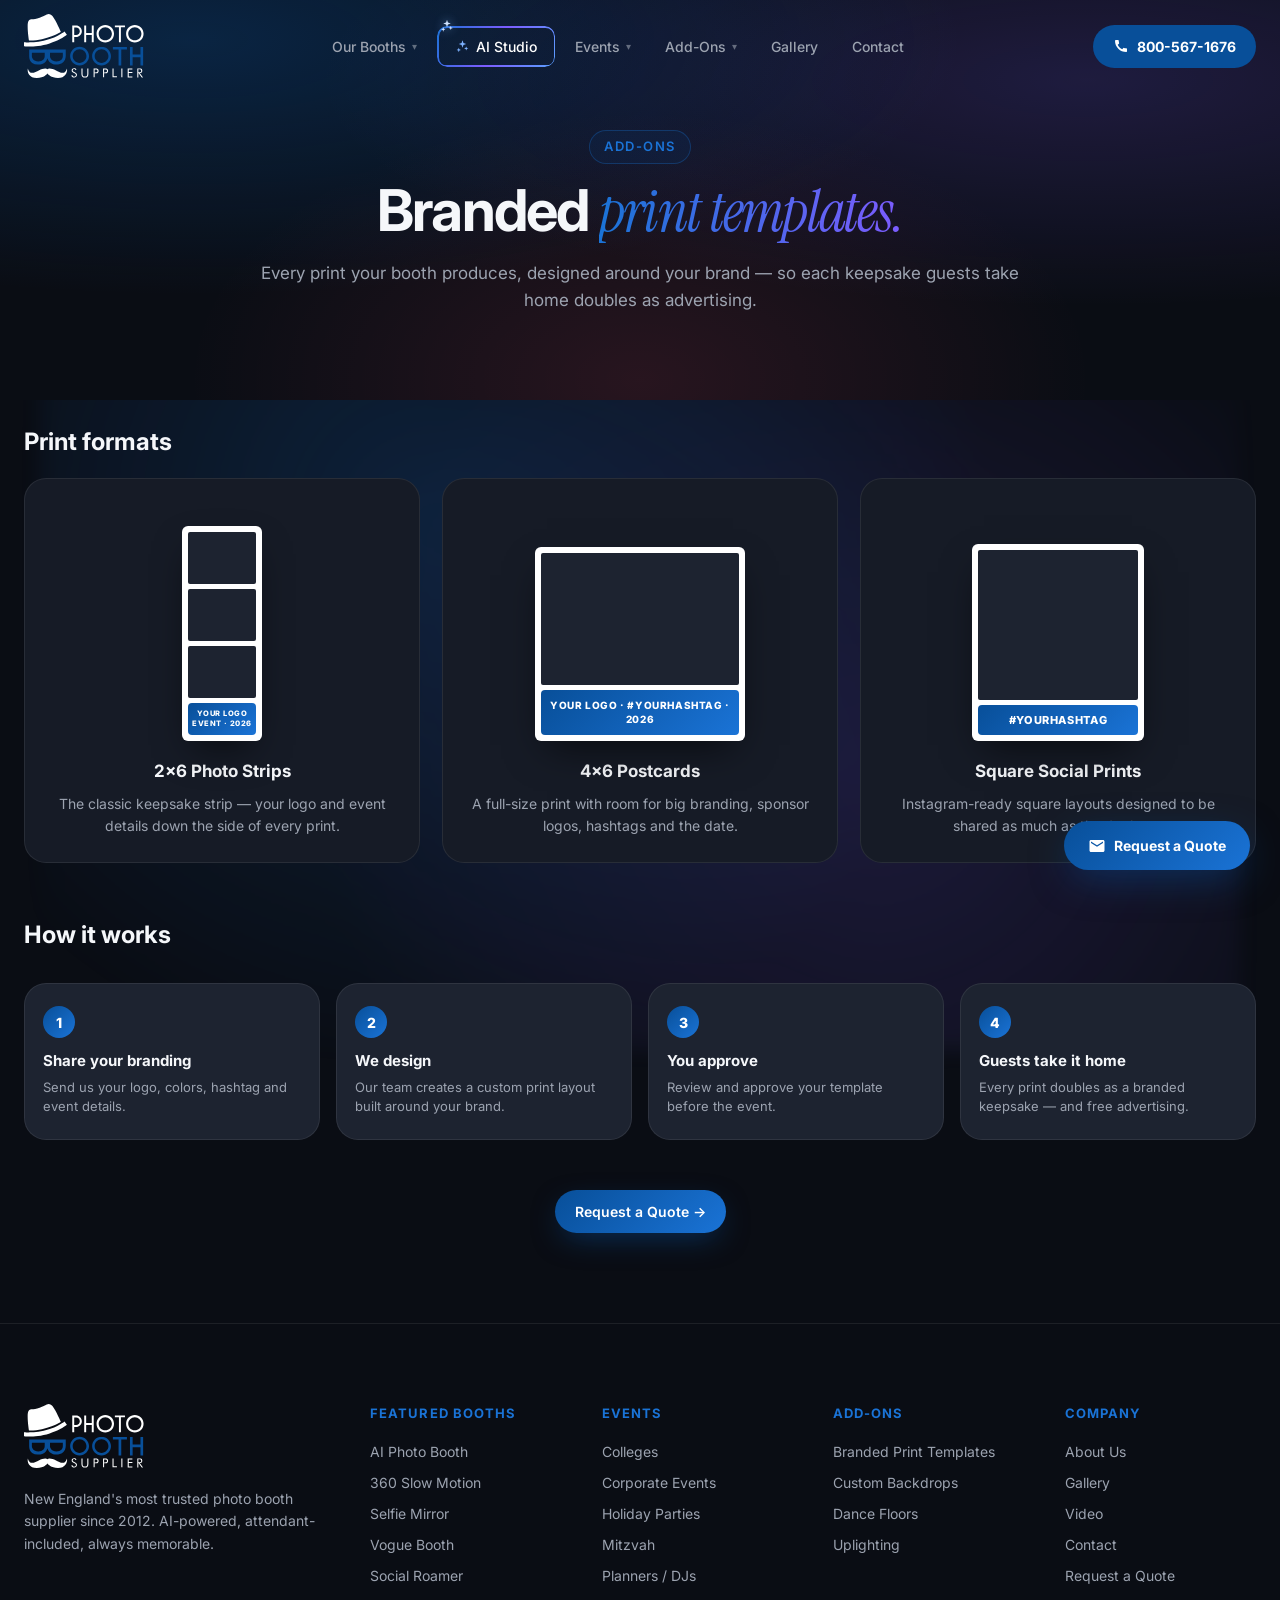
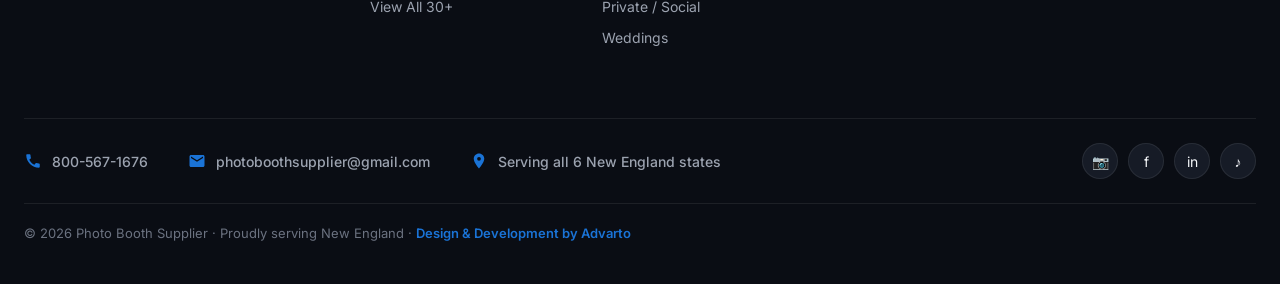
==== branded-print-templates/index.html @ 6894ab66 "update" ====
<!DOCTYPE html>
<html lang="en">
<head>
<meta charset="UTF-8" />
<meta name="viewport" content="width=device-width, initial-scale=1.0" />
<title>Branded Print Templates — Custom Photo Booth Prints | Photo Booth Supplier</title>
<meta name="description" content="Custom-designed branded print templates for your photo booth — your logo, colors, hashtag and event details on every 2x6 strip, 4x6 postcard or square social print." />
<link rel="canonical" href="https://www.photoboothsupplier.com/branded-print-templates/">
<link rel="preconnect" href="https://fonts.googleapis.com">
<link rel="preconnect" href="https://fonts.gstatic.com" crossorigin>
<link href="https://fonts.googleapis.com/css2?family=Instrument+Serif:ital@0;1&family=Inter:wght@300;400;500;600;700;800;900&display=swap" rel="stylesheet">
<link rel="stylesheet" href="../css/styles.css">
</head>
<body class="page-print">

<div data-include="../includes/header.html"></div>

<header class="hero addon-hero">
  <div class="container">
    <div class="section-head">
      <span class="eyebrow">Add-Ons</span>
      <h2 class="section-title">Branded <span class="serif">print templates.</span></h2>
      <p class="section-sub">Every print your booth produces, designed around your brand — so each keepsake guests take home doubles as advertising.</p>
    </div>
  </div>
</header>

<section class="addon-section">
  <div class="container">
    <h3 class="section-title" style="font-size:24px;margin-bottom:18px">Print formats</h3>
    <div class="fmt-grid">
      <div class="fmt-card">
        <div class="fmt-stage">
          <div class="print3d"><div class="print print-strip">
            <div class="pframe"><img class="pslide" style="animation-delay:0s" src="https://images.unsplash.com/photo-1530103862676-de8c9debad1d?auto=format&fit=crop&w=320&q=80" alt="" loading="lazy"><img class="pslide" style="animation-delay:-3.5s" src="https://images.unsplash.com/photo-1609220136736-443140cffec6?auto=format&fit=crop&w=320&q=80" alt="" loading="lazy"></div>
            <div class="pframe"><img class="pslide" style="animation-delay:-1.2s" src="https://images.unsplash.com/photo-1493676304819-0d7a8d026dcf?auto=format&fit=crop&w=320&q=80" alt="" loading="lazy"><img class="pslide" style="animation-delay:-4.7s" src="https://images.unsplash.com/photo-1607013251379-e6eecfffe234?auto=format&fit=crop&w=320&q=80" alt="" loading="lazy"></div>
            <div class="pframe"><img class="pslide" style="animation-delay:-2.4s" src="https://images.unsplash.com/photo-1540575467063-178a50c2df87?auto=format&fit=crop&w=320&q=80" alt="" loading="lazy"><img class="pslide" style="animation-delay:-5.9s" src="https://images.unsplash.com/photo-1543589077-47d81606c1bf?auto=format&fit=crop&w=320&q=80" alt="" loading="lazy"></div>
            <div class="brand">Your Logo<br>Event &middot; 2026</div>
          </div></div>
        </div>
        <h3>2&times;6 Photo Strips</h3>
        <p>The classic keepsake strip &mdash; your logo and event details down the side of every print.</p>
      </div>
      <div class="fmt-card">
        <div class="fmt-stage">
          <div class="print3d"><div class="print print-card">
            <div class="pframe"><img class="pslide" style="animation-delay:-0.6s" src="https://images.unsplash.com/photo-1519741497674-611481863552?auto=format&fit=crop&w=640&q=80" alt="" loading="lazy"><img class="pslide" style="animation-delay:-4.1s" src="https://images.unsplash.com/photo-1530103862676-de8c9debad1d?auto=format&fit=crop&w=640&q=80" alt="" loading="lazy"></div>
            <div class="brand">Your Logo &middot; #YourHashtag &middot; 2026</div>
          </div></div>
        </div>
        <h3>4&times;6 Postcards</h3>
        <p>A full-size print with room for big branding, sponsor logos, hashtags and the date.</p>
      </div>
      <div class="fmt-card">
        <div class="fmt-stage">
          <div class="print3d"><div class="print print-square">
            <div class="pframe"><img class="pslide" style="animation-delay:-1.8s" src="https://images.unsplash.com/photo-1543589077-47d81606c1bf?auto=format&fit=crop&w=520&q=80" alt="" loading="lazy"><img class="pslide" style="animation-delay:-5.3s" src="https://images.unsplash.com/photo-1607013251379-e6eecfffe234?auto=format&fit=crop&w=520&q=80" alt="" loading="lazy"></div>
            <div class="brand">#YourHashtag</div>
          </div></div>
        </div>
        <h3>Square Social Prints</h3>
        <p>Instagram-ready square layouts designed to be shared as much as they're kept.</p>
      </div>
    </div>
    <h3 class="section-title" style="font-size:24px;margin:54px 0 0">How it works</h3>
    <div class="step-row">
      <div class="step-item"><h4>Share your branding</h4><p>Send us your logo, colors, hashtag and event details.</p></div>
      <div class="step-item"><h4>We design</h4><p>Our team creates a custom print layout built around your brand.</p></div>
      <div class="step-item"><h4>You approve</h4><p>Review and approve your template before the event.</p></div>
      <div class="step-item"><h4>Guests take it home</h4><p>Every print doubles as a branded keepsake — and free advertising.</p></div>
    </div>
    <div class="addon-cta">
      <a href="../index.html#contact" class="btn btn-primary">Request a Quote →</a>
    </div>
  </div>
</section>

<div data-include="../includes/footer.html"></div>

<script>window.SITE_BASE='../';</script>
<script src="../js/includes.js"></script>
<script src="../js/main.js"></script>
</body>
</html>
---- css/styles.css ----
/* ===================================================================
   PHOTO BOOTH SUPPLIER — Main Stylesheet
   Brand color: #084f99 (Photo Booth Blue)
   =================================================================== */

:root{
  /* Brand Colors */
  --brand-blue:#084f99;
  --brand-blue-light:#1a73d6;
  --brand-blue-dark:#063a73;
  --brand-black:#040708;

  /* Theme */
  --bg:#0a0d14;
  --bg-2:#10141d;
  --surface:#161b26;
  --surface-2:#1d2330;
  --border:rgba(255,255,255,0.08);
  --border-2:rgba(255,255,255,0.14);
  --text:#f5f7fa;
  --text-2:#9ca3b0;
  --text-3:#6b7280;

  /* Accents */
  --accent:#ff4d6d;
  --accent-2:#7c5cff;
  --accent-3:#00e0c7;
  --accent-4:#ffd166;

  --gradient-brand:linear-gradient(135deg,#084f99 0%,#1a73d6 100%);
  --gradient-ai:linear-gradient(135deg,#084f99 0%,#1a73d6 100%);
  --gradient-mesh:radial-gradient(at 15% 10%,rgba(8,79,153,0.35) 0,transparent 50%),
                  radial-gradient(at 85% 20%,rgba(124,92,255,0.18) 0,transparent 50%),
                  radial-gradient(at 50% 95%,rgba(255,77,109,0.12) 0,transparent 50%);

  --radius-sm:14px;
  --radius:22px;
  --radius-lg:32px;
  --shadow:0 20px 60px -10px rgba(0,0,0,0.5);
}

*{margin:0;padding:0;box-sizing:border-box}
html{scroll-behavior:smooth}
body{font-family:'Inter',sans-serif;background:var(--bg);color:var(--text);overflow-x:hidden;-webkit-font-smoothing:antialiased;line-height:1.5}
.serif{font-family:'Instrument Serif',Georgia,serif;font-style:italic;font-weight:400}
a{color:inherit;text-decoration:none}
img,svg{max-width:100%;display:block}
.container{max-width:1320px;margin:0 auto;padding:0 24px}

/* ====== NAV ====== */
.nav{
  position:fixed;top:0;left:0;right:0;z-index:100;
  padding:14px 0;
  background:transparent;
  border-bottom:1px solid transparent;
  transition:background .35s ease,border-color .35s ease;
}
.nav.scrolled{
  background:rgba(12,16,24,0.94);
  border-bottom:1px solid var(--border);
}
.nav-inner{display:flex;align-items:center;justify-content:space-between;gap:24px}
.logo-wrap{display:flex;align-items:center;height:64px;overflow:visible}
.logo-wrap svg{height:64px;width:auto}
/* logo colors come from the SVG's own fills (.st1=white, .st0=blue 'BOOTH') */

.nav-links{display:flex;gap:6px;align-items:center}
.nav-links > li{position:relative;list-style:none}
.nav-links > li > a{
  color:var(--text-2);font-size:14px;font-weight:500;
  padding:10px 14px;border-radius:10px;
  display:inline-flex;align-items:center;gap:6px;
  transition:all .2s;
}
.nav-links > li > a:not(.ai-link):hover{
  color:#fff;background:rgba(26,115,214,0.16);
  box-shadow:inset 0 0 0 1px rgba(26,115,214,0.35);
}
/* AI Studio — outlined gradient button with an orbiting magical star */
.nav-links .ai-link{
  position:relative;overflow:visible;color:#fff;background:transparent;
  padding:10px 18px;border-radius:10px;
  animation:aiPulse 6s ease-in-out infinite;
}
.nav-links .ai-link:hover{background:rgba(26,115,214,0.16)}
.ai-icon{width:15px;height:15px;fill:#7eb2ff;flex-shrink:0}
.ai-border{
  position:absolute;inset:0;border-radius:inherit;padding:1.5px;pointer-events:none;
  background:linear-gradient(120deg,#1a73d6,#7c5cff,#5aa0ff);
  -webkit-mask:linear-gradient(#000 0 0) content-box,linear-gradient(#000 0 0);
          mask:linear-gradient(#000 0 0) content-box,linear-gradient(#000 0 0);
  -webkit-mask-composite:xor;mask-composite:exclude;
}
.ai-orbit{display:none}
@supports (offset-path: inset(0 round 10px)){
  .ai-orbit{
    display:block;position:absolute;left:0;top:0;width:15px;height:15px;pointer-events:none;
    offset-path:inset(0 round 10px);offset-distance:0%;offset-rotate:0deg;offset-anchor:50% 50%;
    animation:aiOrbit 6s linear infinite;
    filter:drop-shadow(0 0 5px rgba(120,180,255,0.95));
  }
}
.ai-orbit svg{width:100%;height:100%;fill:#cfe3ff}
@keyframes aiOrbit{to{offset-distance:100%}}
@keyframes aiPulse{
  0%,88%{transform:scale(1);box-shadow:0 0 0 0 rgba(120,180,255,0)}
  94%{transform:scale(1.04);box-shadow:0 0 20px 2px rgba(120,180,255,0.55)}
  100%{transform:scale(1);box-shadow:0 0 0 0 rgba(120,180,255,0)}
}
@media (prefers-reduced-motion:reduce){
  .nav-links .ai-link{animation:none}
  .ai-orbit{display:none}
}
.caret{font-size:10px;opacity:0.6;transition:transform .25s ease,color .2s ease}
/* Active parent link while its dropdown is open — shows which menu is open */
.nav-links > li:has(.dropdown-panel):hover > a{
  color:#fff;background:rgba(26,115,214,0.16);
  box-shadow:inset 0 0 0 1px rgba(26,115,214,0.35);
}
.nav-links > li:has(.dropdown-panel):hover > a .caret{
  transform:rotate(180deg);color:var(--brand-blue-light);opacity:1;
}

.dropdown-panel{
  position:absolute;top:calc(100% + 12px);left:50%;transform:translateX(-50%) translateY(8px);
  background:var(--surface);border:1px solid var(--border-2);
  border-radius:var(--radius);padding:24px;
  box-shadow:var(--shadow);
  opacity:0;visibility:hidden;transition:all .25s;
  min-width:280px;
}
.nav-links > li:hover .dropdown-panel{opacity:1;visibility:visible;transform:translateX(-50%) translateY(0)}
.dropdown-mega{
  position:fixed;top:78px;left:50%;
  transform:translateX(-50%) translateY(8px);
  width:min(1116px,calc(100vw - 40px));
  padding:28px 30px;
  background:linear-gradient(180deg,var(--surface) 0%,var(--bg-2) 100%);
  border:1px solid var(--border-2);
  border-radius:var(--radius-lg);
  box-shadow:0 30px 80px -10px rgba(0,0,0,0.6),0 0 0 1px rgba(26,115,214,0.05);
  display:grid;grid-template-columns:repeat(3,1fr) 0.9fr;gap:0;
}
.nav-links > li:hover .dropdown-mega{transform:translateX(-50%) translateY(0)}
.nav-links > li:has(.dropdown-mega)::after{
  content:"";position:absolute;left:0;right:0;top:100%;height:18px;
}
.dropdown-mega-col{padding:0 12px}
.dropdown-mega-col + .dropdown-mega-col{
  border-left:1px solid var(--border);
}
.dropdown-mega-col h6{
  position:relative;
  font-size:10.5px;font-weight:800;text-transform:uppercase;
  letter-spacing:0.12em;color:var(--brand-blue-light);
  margin-bottom:14px;padding-left:14px;
  display:flex;align-items:center;gap:10px;
}
.dropdown-mega-col h6::before{
  content:"";position:absolute;left:0;top:50%;transform:translateY(-50%);
  width:4px;height:14px;border-radius:2px;
  background:var(--gradient-brand);
}
.dropdown-mega-col h6 + h6,
.dropdown-mega-col a + h6{margin-top:24px}
.dropdown-mega-col a{
  display:flex;align-items:center;gap:7px;
  padding:6px 10px;margin:1px 0;
  font-size:13px;color:var(--text-2);white-space:nowrap;
  border-radius:8px;
  transition:all .18s ease;
}
.dropdown-mega-col a::before{
  content:"";width:0;height:1px;background:var(--brand-blue-light);
  transition:width .25s ease;
}
.dropdown-mega-col a:hover{
  color:var(--text);background:rgba(26,115,214,0.08);
  transform:translateX(2px);
}
.dropdown-mega-col a:hover::before{width:8px}

/* ====== Mega-menu cascade entrance ====== */
.dropdown-mega-col,.dropdown-mega-feature{
  opacity:0;transform:translateY(10px);
  transition:opacity .4s ease,transform .4s ease;
}
.nav-links > li:hover .dropdown-mega-col,
.nav-links > li:hover .dropdown-mega-feature{opacity:1;transform:translateY(0)}
.nav-links > li:hover .dropdown-mega-col:nth-child(1){transition-delay:.05s}
.nav-links > li:hover .dropdown-mega-col:nth-child(2){transition-delay:.10s}
.nav-links > li:hover .dropdown-mega-col:nth-child(3){transition-delay:.15s}
.nav-links > li:hover .dropdown-mega-col:nth-child(4){transition-delay:.20s}
.nav-links > li:hover .dropdown-mega-feature{transition-delay:.25s}

/* Featured booth callout — live preview pane */
@property --feat-angle{syntax:"<angle>";inherits:false;initial-value:0deg;}
.dropdown-mega-feature{
  position:relative;z-index:0;
  border-radius:var(--radius);
  background:linear-gradient(160deg,rgba(8,79,153,0.42) 0%,rgba(124,92,255,0.38) 100%);
  border:1px solid rgba(26,115,214,0.3);
  padding:16px 16px 18px;margin-left:20px;
  display:flex;flex-direction:column;
  min-height:240px;overflow:visible;
}
/* rotating blurred glow halo (flagship only) */
.feat-glow{
  position:absolute;inset:-2px;border-radius:inherit;z-index:-1;
  background:conic-gradient(from var(--feat-angle),#1a73d6,#7c5cff,#5aa0ff,#1a73d6);
  filter:blur(9px);opacity:0;transition:opacity .35s ease;
}
.dropdown-mega-feature.is-flagship .feat-glow{opacity:.55;animation:featSpin 4.5s linear infinite}
@keyframes featSpin{to{--feat-angle:360deg}}
/* live preview image */
.feat-media{
  position:relative;display:block;width:100%;aspect-ratio:16/10;
  border-radius:14px;overflow:hidden;margin-bottom:13px;flex:0 0 auto;
  background:rgba(0,0,0,0.28);
}
.feat-media img{
  position:absolute;inset:0;width:100%;height:100%;object-fit:cover;
  transition:opacity .3s ease,transform .6s ease;
}
.dropdown-mega-feature:hover .feat-media img{transform:scale(1.05)}
.feat-tag{
  display:inline-flex;align-items:center;gap:7px;
  background:rgba(255,255,255,0.15);backdrop-filter:blur(10px);
  color:#fff;padding:4px 10px;border-radius:999px;
  font-size:10px;font-weight:700;letter-spacing:0.08em;text-transform:uppercase;
  width:fit-content;margin-bottom:10px;
}
.feat-dot{
  width:7px;height:7px;border-radius:50%;background:#5aa0ff;
  animation:featDot 1.8s ease-out infinite;
}
.dropdown-mega-feature:not(.is-flagship) .feat-dot{display:none}
@keyframes featDot{
  0%{box-shadow:0 0 0 0 rgba(90,160,255,0.7)}
  70%{box-shadow:0 0 0 7px rgba(90,160,255,0)}
  100%{box-shadow:0 0 0 0 rgba(90,160,255,0)}
}
.dropdown-mega-feature h5{
  font-size:17px;font-weight:700;color:#fff;line-height:1.2;
  margin-bottom:6px;letter-spacing:-0.01em;
}
.dropdown-mega-feature p{
  font-size:12.5px;color:rgba(255,255,255,0.85);line-height:1.5;
  margin-bottom:12px;
}
.dropdown-mega-feature .feat-cta{
  display:inline-flex;align-items:center;gap:6px;margin-top:auto;
  font-size:13px;font-weight:700;color:#fff;transition:gap .2s;
}
.dropdown-mega-feature:hover .feat-cta{gap:10px}
.dropdown-simple a{
  display:block;padding:8px 12px;border-radius:8px;
  font-size:14px;color:var(--text-2);transition:all .15s;white-space:nowrap;
}
.dropdown-simple a:hover{background:rgba(255,255,255,0.05);color:var(--text)}

/* ====== BUTTONS ====== */
.nav-cta{display:flex;gap:10px;align-items:center}
.btn{
  display:inline-flex;align-items:center;gap:8px;
  padding:11px 20px;border-radius:999px;
  font-weight:600;font-size:14px;
  border:1px solid transparent;cursor:pointer;
  transition:all .2s ease;white-space:nowrap;
}
.btn-ghost{background:transparent;border-color:var(--border-2);color:var(--text)}
.btn-ghost:hover{background:rgba(255,255,255,0.05)}
.btn-primary{
  background:var(--gradient-brand);color:#fff;border:none;
  box-shadow:0 10px 30px -8px rgba(8,79,153,0.6);
}
.btn-primary:hover{transform:translateY(-2px);box-shadow:0 14px 40px -8px rgba(26,115,214,0.65)}
.btn-light{background:#fff;color:#0a0d14}
.btn-light:hover{background:#f0f0f0;transform:translateY(-2px)}
.btn-phone{background:var(--brand-blue);color:#fff;border:none;font-weight:700}
.btn-phone:hover{background:var(--brand-blue-light)}
.btn .icon-svg{width:16px;height:16px;flex-shrink:0}
.btn .icon-svg path{fill:currentColor}

/* ====== HERO ====== */
.hero{position:relative;padding:120px 0 60px;overflow:hidden}
.hero::before{
  content:"";position:absolute;inset:0;
  background:var(--gradient-mesh);pointer-events:none;
}
.hero-grid{display:grid;grid-template-columns:1.15fr 1fr;gap:60px;align-items:center;position:relative;z-index:1}
.hero-pill{
  display:inline-flex;align-items:center;gap:10px;
  padding:8px 14px 8px 8px;
  background:rgba(255,255,255,0.04);border:1px solid var(--border-2);
  border-radius:999px;font-size:13px;color:var(--text-2);margin-bottom:24px;
}
.hero-pill-badge{
  background:var(--gradient-brand);color:#fff;
  padding:3px 10px;border-radius:999px;font-size:11px;font-weight:700;
  letter-spacing:0.04em;text-transform:uppercase;
}
.hero h1{
  font-size:clamp(40px,6.2vw,82px);
  line-height:0.98;letter-spacing:-0.04em;font-weight:800;
  margin-bottom:22px;
}
.hero h1 .gradient-text{
  background:var(--gradient-brand);
  -webkit-background-clip:text;background-clip:text;-webkit-text-fill-color:transparent;
}
.hero p.sub{font-size:18px;color:var(--text-2);max-width:560px;margin-bottom:32px;line-height:1.6}
.hero-actions{display:flex;gap:14px;flex-wrap:wrap;margin-bottom:42px}
.hero-stats{
  display:grid;grid-template-columns:repeat(4,1fr);gap:24px;
  padding-top:32px;border-top:1px solid var(--border);
}
.hero-stat .num{
  font-size:30px;font-weight:800;letter-spacing:-0.03em;
  background:var(--gradient-brand);
  -webkit-background-clip:text;background-clip:text;-webkit-text-fill-color:transparent;
}
.hero-stat .label{font-size:11.5px;color:var(--text-3);text-transform:uppercase;letter-spacing:0.08em;margin-top:6px}
.hero-points{display:flex;gap:32px;flex-wrap:wrap;padding-top:24px;border-top:1px solid var(--border)}
.hero-point{display:flex;align-items:center;gap:8px;font-size:13px;color:var(--text-2)}
.hero-point .dot{width:6px;height:6px;border-radius:50%;background:var(--accent-3)}

/* Hero visual - homepage booth mockup */
.hero-visual{position:relative;height:580px;display:grid;place-items:center}
.hero-orb{
  position:absolute;width:480px;height:480px;
  background:var(--gradient-brand);border-radius:50%;
  filter:blur(80px);opacity:0.45;animation:pulse 6s ease-in-out infinite;
}
@keyframes pulse{0%,100%{transform:scale(1);opacity:0.45}50%{transform:scale(1.1);opacity:0.6}}
.mockup-card{
  position:relative;z-index:2;
  width:340px;height:480px;border-radius:32px;
  background:linear-gradient(160deg,rgba(255,255,255,0.08),rgba(255,255,255,0.02));
  border:1px solid var(--border-2);
  backdrop-filter:blur(40px);overflow:hidden;
  box-shadow:var(--shadow);
  display:flex;flex-direction:column;
}
.booth-screen{
  flex:1;margin:14px;border-radius:22px;
  background:linear-gradient(135deg,#084f99 0%,#7c5cff 50%,#ff4d6d 100%);
  position:relative;overflow:hidden;display:grid;place-items:center;
}
.booth-screen::before{content:"";position:absolute;inset:0;background:radial-gradient(circle at 30% 30%,rgba(255,255,255,0.3),transparent 60%)}
.booth-face{
  width:140px;height:140px;border-radius:50%;background:rgba(255,255,255,0.95);
  position:relative;z-index:1;display:grid;place-items:center;
  box-shadow:0 20px 50px rgba(0,0,0,0.3);
}
.booth-face svg{width:80px;height:80px}
.booth-controls{padding:18px 22px 22px;display:flex;align-items:center;justify-content:space-between}
.booth-rec{display:flex;align-items:center;gap:8px;font-size:11px;color:#fff;font-weight:600;letter-spacing:0.08em}
.rec-dot{width:8px;height:8px;border-radius:50%;background:#ff4d6d;animation:blink 1.5s infinite}
@keyframes blink{50%{opacity:0.3}}
.booth-shutter{width:50px;height:50px;border-radius:50%;background:#fff;border:3px solid rgba(255,255,255,0.4);box-shadow:0 0 0 3px #fff inset;position:relative}
.booth-shutter::before,
.booth-shutter::after{
  content:"";position:absolute;inset:-3px;border-radius:50%;
  border:2px solid rgba(255,255,255,0.7);
  animation:shutterPulse 2.5s ease-out infinite;
  pointer-events:none;
}
.booth-shutter::after{animation-delay:1.25s}
@keyframes shutterPulse{
  0%   {transform:scale(1);opacity:0.7}
  80%  {opacity:0}
  100% {transform:scale(1.7);opacity:0}
}
.floating-tag{
  position:absolute;z-index:3;
  background:rgba(22,27,38,0.85);backdrop-filter:blur(20px);
  border:1px solid var(--border-2);
  padding:12px 16px;border-radius:14px;
  display:flex;align-items:center;gap:10px;
  font-size:12px;font-weight:600;
  box-shadow:var(--shadow);animation:float 5s ease-in-out infinite;
}
.floating-tag .icon{width:28px;height:28px;border-radius:8px;display:grid;place-items:center;background:var(--gradient-brand)}
.floating-tag .icon svg{width:16px;height:16px;fill:#fff}
.ft-1{top:60px;left:-20px;animation-delay:0s}
.ft-2{top:40%;right:-30px;animation-delay:1.5s}
.ft-3{bottom:110px;left:20px;animation-delay:3s}
@keyframes float{0%,100%{transform:translateY(0)}50%{transform:translateY(-12px)}}

/* AI Slideshow inside the hero booth screen */
.ai-slideshow{
  position:absolute;inset:0;
  border-radius:inherit;overflow:hidden;
  z-index:1;
}
.ai-slideshow .slide{
  position:absolute;inset:0;
  width:100%;height:100%;
  object-fit:cover;
  opacity:0;
  animation:aiSlideshow 25s infinite;
  will-change:opacity;
}
@keyframes aiSlideshow{
  0%   {opacity:0}
  2%   {opacity:1}
  18%  {opacity:1}
  22%  {opacity:0}
  100% {opacity:0}
}

/* AI Studio hero collage */
.hero-collage{position:relative;height:620px}
.hero-orb-ai{
  position:absolute;width:520px;height:520px;
  background:var(--gradient-brand);border-radius:50%;
  filter:blur(90px);opacity:0.45;top:50%;left:50%;
  transform:translate(-50%,-50%);
  animation:pulse-ai 6s ease-in-out infinite;pointer-events:none;
}
@keyframes pulse-ai{0%,100%{transform:translate(-50%,-50%) scale(1);opacity:0.45}50%{transform:translate(-50%,-50%) scale(1.08);opacity:0.6}}
.collage-item{
  position:absolute;border-radius:18px;overflow:hidden;
  box-shadow:0 20px 60px -10px rgba(0,0,0,0.6);
  border:1px solid var(--border-2);
  background-color:var(--surface);
}
.collage-item img{width:100%;height:100%;object-fit:cover;display:block}
.collage-item.float{animation:floaty 6s ease-in-out infinite}
@keyframes floaty{0%,100%{transform:translateY(0)}50%{transform:translateY(-14px)}}
.ci-1{top:20px;left:0;width:200px;height:240px;animation-delay:0s;background:linear-gradient(135deg,#ff7a3d,#9b3d1a)}
.ci-2{top:0;right:30px;width:170px;height:210px;animation-delay:1s;background:linear-gradient(135deg,#1a73d6,#063a73)}
.ci-3{top:200px;left:230px;width:200px;height:260px;animation-delay:2s;z-index:2;background:linear-gradient(135deg,#7c5cff,#ff4d6d)}
.ci-4{bottom:60px;left:10px;width:180px;height:220px;animation-delay:1.5s;background:linear-gradient(135deg,#ffd166,#ff4d6d)}
.ci-5{bottom:30px;right:0;width:180px;height:230px;animation-delay:2.5s;background:linear-gradient(135deg,#00e0c7,#084f99)}
.ci-tag{
  position:absolute;left:12px;bottom:12px;
  background:rgba(0,0,0,0.6);backdrop-filter:blur(10px);
  color:#fff;padding:5px 10px;border-radius:999px;
  font-size:11px;font-weight:700;letter-spacing:0.06em;z-index:3;
}

/* ====== MARQUEE ====== */
.marquee-section{padding:48px 0;border-top:1px solid var(--border);border-bottom:1px solid var(--border);overflow:hidden;background:var(--bg-2)}
.marquee-label{text-align:center;font-size:12px;color:var(--text-3);letter-spacing:0.15em;text-transform:uppercase;margin-bottom:24px}
.marquee{display:flex;gap:60px;animation:scroll 35s linear infinite;white-space:nowrap}
.marquee-item{font-family:'Instrument Serif',serif;font-style:italic;font-size:30px;color:var(--text-2);display:inline-flex;align-items:center;gap:60px}
.marquee-item::after{content:"✦";color:var(--brand-blue-light);font-style:normal;font-size:20px}
@keyframes scroll{from{transform:translateX(0)}to{transform:translateX(-50%)}}

/* ====== SECTIONS ====== */
section{padding:110px 0;position:relative}
.section-head{text-align:center;max-width:760px;margin:0 auto 60px}
.eyebrow{
  display:inline-block;font-size:13px;font-weight:600;
  color:var(--brand-blue-light);text-transform:uppercase;letter-spacing:0.12em;
  margin-bottom:16px;padding:6px 14px;
  border:1px solid rgba(26,115,214,0.3);border-radius:999px;
  background:rgba(8,79,153,0.1);
}
h2.section-title{
  font-size:clamp(34px,4.5vw,58px);
  line-height:1.05;letter-spacing:-0.03em;font-weight:700;margin-bottom:18px;
}
.section-sub{font-size:17px;color:var(--text-2);line-height:1.6}

/* ====== EVENTS / USE-CASES (shared style for both pages) ====== */
.events-section{background:var(--bg-2)}
.events-grid{
  display:grid;
  grid-template-columns:repeat(4,1fr);
  gap:20px;
}
.event-card{
  position:relative;height:300px;border-radius:var(--radius);
  overflow:hidden;cursor:pointer;
  background:var(--surface);border:1px solid var(--border);
  transition:all .35s ease;
}
.event-card:hover{
  transform:translateY(-6px);
  border-color:var(--brand-blue-light);
  box-shadow:0 24px 50px -12px rgba(0,0,0,0.6);
}
.event-img{
  position:absolute;inset:0;
  background-size:cover;background-position:center;
  background-color:var(--surface-2);
  transition:transform .6s ease;
}
.event-card:hover .event-img{transform:scale(1.08)}
.event-card::after{
  content:"";position:absolute;inset:0;
  background:linear-gradient(180deg,rgba(0,0,0,0) 35%,rgba(0,0,0,0.4) 60%,rgba(0,0,0,0.9) 100%);
  pointer-events:none;
}
.event-content{
  position:absolute;left:0;right:0;bottom:0;
  padding:22px 22px 20px;z-index:2;
}
.event-content h4{font-size:20px;font-weight:700;margin-bottom:4px;letter-spacing:-0.02em;color:#fff}
.event-content p{font-size:13px;color:rgba(255,255,255,0.85);line-height:1.5}

/* Card image sources — replace these URLs with your own photos later */
/* ====== EVENTS MARQUEE — auto-scrolling carousel ====== */
.events-marquee{
  position:relative;overflow:hidden;
  -webkit-mask-image:linear-gradient(90deg,transparent 0,#000 5%,#000 95%,transparent 100%);
          mask-image:linear-gradient(90deg,transparent 0,#000 5%,#000 95%,transparent 100%);
}
.events-track{
  display:flex;width:max-content;
  animation:eventsScroll 45s linear infinite;
  will-change:transform;
}
.events-marquee:hover .events-track,
.events-marquee:focus-within .events-track{animation-play-state:paused}

.event-card-m{
  position:relative;flex:0 0 270px;height:380px;margin-right:18px;
  border-radius:var(--radius);overflow:hidden;cursor:pointer;
  border:1px solid var(--border);
  transition:transform .4s ease,border-color .4s ease,box-shadow .4s ease;
}
.event-card-m .event-img{
  position:absolute;inset:0;background-size:cover;background-position:center;
  background-color:var(--surface-2);
  filter:saturate(0.82) brightness(0.78);
  transition:transform .7s ease,filter .45s ease;
}
.event-card-m::after{
  content:"";position:absolute;inset:0;pointer-events:none;
  background:linear-gradient(180deg,rgba(0,0,0,0) 28%,rgba(0,0,0,0.5) 62%,rgba(0,0,0,0.92) 100%);
}
.event-card-m:hover{
  transform:translateY(-8px);
  border-color:rgba(26,115,214,0.6);
  box-shadow:0 26px 60px -16px rgba(0,0,0,0.7);
}
.event-card-m:hover .event-img{filter:saturate(1.08) brightness(1);transform:scale(1.06)}
.event-num{
  position:absolute;top:16px;left:18px;z-index:2;
  font-family:'Instrument Serif',serif;font-style:italic;
  font-size:22px;color:rgba(255,255,255,0.8);
  text-shadow:0 2px 8px rgba(0,0,0,0.5);
}
.event-info{position:absolute;left:0;right:0;bottom:0;z-index:2;padding:22px}
.event-info h4{font-size:20px;font-weight:700;color:#fff;margin-bottom:5px;letter-spacing:-0.02em}
.event-info p{
  font-size:13px;line-height:1.5;color:rgba(255,255,255,0.85);
  max-height:0;opacity:0;transform:translateY(8px);overflow:hidden;
  transition:max-height .45s ease,opacity .4s ease,transform .4s ease;
}
.event-card-m:hover .event-info p{max-height:80px;opacity:1;transform:translateY(0)}

@keyframes eventsScroll{from{transform:translateX(0)}to{transform:translateX(-50%)}}
@media (prefers-reduced-motion:reduce){
  .events-track{animation:none}
  .events-marquee{overflow-x:auto}
}

.ev-holiday  .event-img{background-image:url('https://images.unsplash.com/photo-1543589077-47d81606c1bf?auto=format&fit=crop&w=800&q=80')}
.ev-wedding  .event-img{background-image:url('https://images.unsplash.com/photo-1519741497674-611481863552?auto=format&fit=crop&w=800&q=80')}
.ev-corporate .event-img{background-image:url('https://images.unsplash.com/photo-1540575467063-178a50c2df87?auto=format&fit=crop&w=800&q=80')}
.ev-college  .event-img{background-image:url('https://images.unsplash.com/photo-1607013251379-e6eecfffe234?auto=format&fit=crop&w=800&q=80')}
.ev-private  .event-img{background-image:url('https://images.unsplash.com/photo-1530103862676-de8c9debad1d?auto=format&fit=crop&w=800&q=80')}
.ev-mitzvah  .event-img{background-image:url('https://images.unsplash.com/photo-1609220136736-443140cffec6?auto=format&fit=crop&w=800&q=80')}
.ev-dj       .event-img{background-image:url('https://images.unsplash.com/photo-1493676304819-0d7a8d026dcf?auto=format&fit=crop&w=800&q=80')}

/* ====== AI BENTO ====== */
.bento{display:grid;grid-template-columns:repeat(4,1fr);grid-auto-rows:1fr;gap:18px}
.bento-card{
  background:var(--surface);border:1px solid var(--border);
  border-radius:var(--radius);padding:28px;position:relative;overflow:hidden;
  transition:all .3s ease;display:flex;flex-direction:column;justify-content:space-between;
}
.bento-card:hover{transform:translateY(-4px);border-color:var(--border-2);box-shadow:var(--shadow)}
.bento-icon{
  width:48px;height:48px;border-radius:14px;display:grid;place-items:center;
  color:#fff;margin-bottom:auto;
}
.bento-icon svg{width:24px;height:24px;fill:#fff}
.bento-card h3{font-size:22px;font-weight:700;margin-bottom:8px;letter-spacing:-0.02em}
.bento-card p{font-size:14px;color:var(--text-2);line-height:1.5}
.bento-tag{
  position:absolute;top:20px;right:20px;
  background:rgba(255,255,255,0.06);border:1px solid var(--border-2);
  padding:4px 10px;border-radius:999px;font-size:10px;font-weight:700;
  letter-spacing:0.08em;color:var(--text-2);
}
/* Thumbnails strip at bottom of bento cards */
.bento-thumbs{
  display:flex;gap:8px;margin-top:18px;
}
.bento-thumbs img{
  width:48px;height:58px;border-radius:10px;
  object-fit:cover;flex-shrink:0;
  border:2px solid rgba(255,255,255,0.12);
  transition:transform .35s ease,border-color .25s;
}
.bento-card:hover .bento-thumbs img{
  border-color:rgba(26,115,214,0.5);
}
.bento-card:hover .bento-thumbs img:nth-child(1){transform:translateY(-3px) rotate(-3deg)}
.bento-card:hover .bento-thumbs img:nth-child(2){transform:translateY(-5px)}
.bento-card:hover .bento-thumbs img:nth-child(3){transform:translateY(-3px) rotate(3deg)}

/* Speed meter for "Under 10 Seconds" card */
.speed-meter{
  margin-top:18px;
  height:6px;border-radius:999px;
  background:rgba(255,255,255,0.08);
  overflow:hidden;position:relative;
}
.speed-meter-fill{
  position:absolute;inset:0;
  background:linear-gradient(90deg,var(--brand-blue),var(--brand-blue-light),var(--accent-3));
  border-radius:999px;
  transform:translateX(-100%);
  animation:speedFill 3.5s cubic-bezier(0.4,0,0.2,1) infinite;
}
@keyframes speedFill{
  0%   {transform:translateX(-100%)}
  60%  {transform:translateX(0%)}
  90%  {transform:translateX(0%)}
  100% {transform:translateX(0%);opacity:0}
}
.speed-meter-labels{
  display:flex;justify-content:space-between;
  margin-top:8px;font-size:10.5px;font-weight:600;
  color:var(--text-3);letter-spacing:0.04em;
}
.speed-meter-labels span:last-child{color:var(--accent-3)}

/* Share format chips for "Print + Share" card */
.share-chips{
  display:flex;gap:6px;flex-wrap:wrap;margin-top:18px;
}
.share-chip{
  display:inline-flex;align-items:center;gap:5px;
  padding:5px 10px;border-radius:999px;
  background:rgba(255,255,255,0.06);
  border:1px solid rgba(255,255,255,0.1);
  font-size:11px;font-weight:600;color:var(--text-2);
  transition:all .2s;
}
.share-chip svg{width:11px;height:11px;fill:var(--brand-blue-light)}
.bento-card:hover .share-chip{
  background:rgba(26,115,214,0.12);
  border-color:rgba(26,115,214,0.3);
  color:var(--text);
}

.b1{grid-column:span 2;grid-row:span 2;background:linear-gradient(160deg,#084f99 0%,#7c5cff 100%);border:none}
.b1 .bento-icon{background:rgba(255,255,255,0.2);backdrop-filter:blur(10px)}
.b1 h3{font-size:36px;line-height:1.05;color:#fff}
.b1 p{color:rgba(255,255,255,0.9);font-size:16px;max-width:340px}
.b1 .bento-tag{background:rgba(255,255,255,0.2);color:#fff;border-color:rgba(255,255,255,0.3)}
/* B1 flagship card — animated shuffle deck */
.b1{position:relative;overflow:hidden;align-items:center;justify-content:center;text-align:center;gap:30px}
.b1 .bento-icon{position:absolute;top:28px;left:28px;z-index:3;margin-bottom:0}
.b1 .bento-tag{z-index:3}
.b1 .b1-text{position:relative;z-index:3}
.b1 h3,.b1 p{max-width:520px;margin-left:auto;margin-right:auto;position:relative;z-index:3;text-shadow:0 2px 12px rgba(0,0,0,0.35)}

/* Synced background — same theme image fills card at low opacity, blurred */
.b1-bg{
  position:absolute;inset:0;
  z-index:0;overflow:hidden;
  border-radius:inherit;pointer-events:none;
}
.b1-bg img{
  position:absolute;
  inset:-30px;
  width:calc(100% + 60px);
  height:calc(100% + 60px);
  object-fit:cover;
  opacity:0;
  filter:blur(28px) saturate(1.4) brightness(0.85);
  animation:b1BgSync 20s infinite cubic-bezier(0.45,0,0.2,1);
}
.b1-bg img:nth-child(1){animation-delay:0s}
.b1-bg img:nth-child(2){animation-delay:-4s}
.b1-bg img:nth-child(3){animation-delay:-8s}
.b1-bg img:nth-child(4){animation-delay:-12s}
.b1-bg img:nth-child(5){animation-delay:-16s}
@keyframes b1BgSync{
  0%   {opacity:0;transform:scale(1.1)}
  3%   {opacity:0.55;transform:scale(1.05)}
  17%  {opacity:0.55;transform:scale(1)}
  20%  {opacity:0;transform:scale(0.95)}
  21%,100% {opacity:0;transform:scale(1.1)}
}
/* Subtle vignette over background to ensure text contrast */
.b1::after{
  content:"";position:absolute;inset:0;
  background:linear-gradient(135deg,rgba(8,79,153,0.55) 0%,rgba(124,92,255,0.35) 60%,rgba(0,0,0,0.4) 100%);
  z-index:1;pointer-events:none;
  border-radius:inherit;
}
.b1-deck{
  position:relative;
  width:264px;height:350px;
  margin:20px auto 0;
  flex-shrink:0;
  pointer-events:none;
  z-index:2;
}
/* "LIVE GENERATION" pill above the deck */
.b1-deck-label{
  position:absolute;
  top:-14px;left:50%;
  transform:translateX(-50%);
  display:inline-flex;align-items:center;gap:6px;
  background:rgba(0,0,0,0.6);backdrop-filter:blur(20px);
  padding:5px 12px;border-radius:999px;
  font-size:10px;font-weight:700;letter-spacing:0.1em;color:#fff;
  border:1px solid rgba(255,255,255,0.15);
  white-space:nowrap;z-index:10;
}
.b1-deck-label .dot{
  width:6px;height:6px;border-radius:50%;
  background:#00e0c7;
  box-shadow:0 0 8px #00e0c7;
  animation:liveDot 1.5s ease-in-out infinite;
}
@keyframes liveDot{50%{opacity:0.4;transform:scale(0.85)}}

/* Static "deck" silhouettes behind active card */
.b1-deck-stage{
  position:relative;width:100%;height:100%;
}
.b1-deck-stage::before,
.b1-deck-stage::after{
  content:"";position:absolute;inset:0;
  border-radius:18px;
  background:rgba(255,255,255,0.05);
  border:2px solid rgba(255,255,255,0.1);
  box-shadow:0 12px 24px rgba(0,0,0,0.3);
}
.b1-deck-stage::before{transform:translate(-14px,10px) rotate(-4deg);z-index:0}
.b1-deck-stage::after{transform:translate(-7px,5px) rotate(-2deg);z-index:1}

/* Active card — animates through portraits */
.b1-deck-stage img{
  position:absolute;
  inset:0;width:100%;height:100%;
  border-radius:18px;object-fit:cover;
  border:3px solid rgba(255,255,255,0.3);
  box-shadow:0 24px 50px rgba(0,0,0,0.55),0 0 0 1px rgba(255,255,255,0.1);
  opacity:0;
  animation:b1Shuffle 20s infinite cubic-bezier(0.45,0,0.2,1);
}
.b1-deck-stage img:nth-child(1){animation-delay:0s}
.b1-deck-stage img:nth-child(2){animation-delay:-4s}
.b1-deck-stage img:nth-child(3){animation-delay:-8s}
.b1-deck-stage img:nth-child(4){animation-delay:-12s}
.b1-deck-stage img:nth-child(5){animation-delay:-16s}

@keyframes b1Shuffle{
  /* Each card visible 3s out of 20s. 5 cards × 4s slot = 20s loop. */
  0%   {transform:translate(40px,-20px) rotate(12deg) scale(0.85);opacity:0;z-index:0}
  3%   {transform:translate(0,0) rotate(0) scale(1);opacity:1;z-index:5}
  17%  {transform:translate(0,0) rotate(0) scale(1);opacity:1;z-index:5}
  20%  {transform:translate(-100%,30px) rotate(-18deg) scale(0.85);opacity:0;z-index:4}
  21%,100% {transform:translate(40px,-20px) rotate(12deg) scale(0.85);opacity:0;z-index:0}
}
.b2 .bento-icon,
.b3 .bento-icon,
.b4 .bento-icon,
.b5 .bento-icon,
.b6 .bento-icon{background:var(--gradient-brand)}
.b4{grid-column:span 2;background:linear-gradient(135deg,#1d2330 0%,#161b26 100%)}

/* ====== BOOTHS ====== */
.booths-section{background:var(--bg-2);position:relative}
.booths-tabs{display:flex;gap:8px;justify-content:center;flex-wrap:wrap;margin-bottom:50px}
.booth-tab{
  padding:10px 18px;border-radius:999px;
  background:var(--surface);border:1px solid var(--border);
  font-size:13.5px;font-weight:500;color:var(--text-2);
  cursor:pointer;transition:all .2s;
}
.booth-tab:hover{color:var(--text);border-color:var(--border-2)}
.booth-tab.active{background:var(--brand-blue);color:#fff;border-color:var(--brand-blue)}
.booth-grid{display:grid;grid-template-columns:repeat(4,minmax(0,1fr));gap:18px;align-items:start}
.booth-card{
  background:var(--surface);border:1px solid var(--border);
  border-radius:var(--radius);overflow:hidden;
  transition:all .3s;cursor:pointer;min-width:0;
}
.booth-card:hover{transform:translateY(-4px);border-color:var(--brand-blue);box-shadow:var(--shadow)}
.booth-thumb{height:170px;position:relative;display:grid;place-items:center;overflow:hidden;flex-shrink:0}
.booth-thumb::before{content:"";position:absolute;inset:0;background:radial-gradient(circle at 30% 30%,rgba(255,255,255,0.25),transparent 60%)}
.booth-thumb svg{width:80px;height:80px;filter:drop-shadow(0 6px 20px rgba(0,0,0,0.3));position:relative;z-index:1}
.booth-thumb img{position:absolute;inset:0;width:100%;height:100%;object-fit:cover;transition:transform .4s ease}
.booth-card:hover .booth-thumb img{transform:scale(1.05)}
.booth-thumb:has(img)::before{display:none}
.booth-badge{z-index:2}
.bg-1{background:linear-gradient(135deg,#084f99,#1a73d6)}
.bg-2{background:linear-gradient(135deg,#7c5cff,#084f99)}
.bg-3{background:linear-gradient(135deg,#ff4d6d,#7c5cff)}
.bg-4{background:linear-gradient(135deg,#00e0c7,#084f99)}
.bg-5{background:linear-gradient(135deg,#ffd166,#ff4d6d)}
.bg-6{background:linear-gradient(135deg,#1a73d6,#7c5cff)}
.booth-badge{
  position:absolute;top:12px;left:12px;
  background:rgba(0,0,0,0.5);backdrop-filter:blur(20px);
  color:#fff;padding:5px 10px;border-radius:999px;
  font-size:10px;font-weight:700;letter-spacing:0.06em;z-index:2;
}
.booth-badge.ai{background:var(--gradient-brand)}
.booth-badge.hot{background:var(--accent)}
.booth-badge.new{background:var(--accent-3);color:#0a0d14}
.booth-info{padding:18px}
.booth-info h4{font-size:15px;font-weight:700;margin-bottom:6px;letter-spacing:-0.01em;line-height:1.25}
.booth-info p{font-size:12.5px;color:var(--text-3);line-height:1.45;margin-bottom:12px}
.booth-arrow{font-size:12px;color:var(--brand-blue-light);font-weight:600}
.booths-cta-wrap{text-align:center;margin-top:40px}

/* ====== STATS BAND ====== */
.stats-band{padding:96px 0;background:linear-gradient(135deg,#063b73 0%,#084f99 50%,#5a3fd6 135%);position:relative;overflow:hidden}
.stats-band::before{content:"";position:absolute;inset:0;background:radial-gradient(circle at 18% 40%,rgba(255,255,255,0.16),transparent 55%),radial-gradient(circle at 85% 90%,rgba(124,92,255,0.35),transparent 50%)}
.stats-band-watermark{
  position:absolute;right:-1%;bottom:-44px;
  font-size:200px;line-height:1;font-style:italic;
  color:rgba(255,255,255,0.05);white-space:nowrap;
  pointer-events:none;user-select:none;
}
.stats-band-inner{display:grid;grid-template-columns:1fr 2fr;gap:60px;align-items:center;position:relative;z-index:1}
.stats-eyebrow{
  display:inline-block;margin-bottom:14px;
  padding:5px 14px;border-radius:999px;
  background:rgba(255,255,255,0.12);border:1px solid rgba(255,255,255,0.2);
  font-size:11px;font-weight:700;letter-spacing:0.12em;text-transform:uppercase;color:#fff;
}
.stats-band h3{font-size:42px;font-weight:700;line-height:1.05;letter-spacing:-0.03em;color:#fff}
.stats-band-sub{margin-top:16px;font-size:15px;line-height:1.6;color:rgba(255,255,255,0.75);max-width:340px}
.stats-band-grid{display:grid;grid-template-columns:repeat(4,1fr);gap:18px}
.stat-big{
  background:rgba(255,255,255,0.08);
  border:1px solid rgba(255,255,255,0.15);
  border-radius:20px;padding:26px 20px;
  backdrop-filter:blur(10px);
  position:relative;overflow:hidden;
  transition:transform .3s ease,background .3s ease,border-color .3s ease;
}
.stat-big::after{
  content:"";position:absolute;left:0;right:0;bottom:0;height:3px;
  background:linear-gradient(90deg,var(--brand-blue-light),#7c5cff);
  transform:scaleX(0);transform-origin:left;transition:transform .45s ease;
}
.stat-big:hover{transform:translateY(-6px);background:rgba(255,255,255,0.13);border-color:rgba(255,255,255,0.3)}
.stat-big:hover::after{transform:scaleX(1)}
.stat-icon{
  width:42px;height:42px;border-radius:12px;
  background:rgba(255,255,255,0.15);
  display:grid;place-items:center;margin-bottom:18px;
}
.stat-icon svg{width:22px;height:22px;fill:#fff}
.stat-big .num{font-size:clamp(28px,2.4vw,38px);font-weight:800;color:#fff;letter-spacing:-0.03em;font-variant-numeric:tabular-nums;white-space:nowrap;padding-right:4px}
.stat-big .num .plus{color:rgba(255,255,255,0.7);font-weight:700}
.stat-big .label{font-size:12px;color:rgba(255,255,255,0.85);text-transform:uppercase;letter-spacing:0.08em;margin-top:6px}

/* ====== HOW IT WORKS ====== */
.how-section{background:var(--bg)}
.steps,.how-steps{display:grid;grid-template-columns:repeat(4,1fr);gap:24px}
.step,.how-step{padding:32px 24px;background:var(--surface);border:1px solid var(--border);border-radius:var(--radius)}
.step-num,.how-step-num{
  font-family:'Instrument Serif',serif;font-style:italic;font-size:64px;line-height:1;
  background:var(--gradient-brand);-webkit-background-clip:text;background-clip:text;
  -webkit-text-fill-color:transparent;margin-bottom:20px;
}
.step h4,.how-step h4{font-size:18px;font-weight:700;margin-bottom:8px;letter-spacing:-0.02em}
.step p,.how-step p{font-size:14px;color:var(--text-2);line-height:1.5}

/* ====== ADD-ONS ====== */
.addons-section{background:var(--bg-2)}
.addons-grid{display:grid;grid-template-columns:repeat(2,1fr);gap:24px}
.addon-card{
  background:var(--surface);border:1px solid var(--border);
  border-radius:var(--radius);padding:36px;
  display:flex;gap:24px;align-items:center;transition:all .3s;
}
.addon-card:hover{border-color:var(--brand-blue);transform:translateY(-4px)}
.addon-icon{
  width:80px;height:80px;border-radius:18px;display:grid;place-items:center;
  flex-shrink:0;background:var(--gradient-brand);
}
.addon-icon svg{width:38px;height:38px;fill:#fff}
.addon-card h4{font-size:22px;font-weight:700;margin-bottom:6px;letter-spacing:-0.02em}
.addon-card p{font-size:14.5px;color:var(--text-2);line-height:1.5}

/* ====== TESTIMONIALS ====== */
.testimonials-section{background:var(--bg);overflow:hidden}
.testimonial-marquee{
  position:relative;overflow:hidden;
  margin:0 -24px;padding:0 24px;
  -webkit-mask-image:linear-gradient(to right,transparent,#000 6%,#000 94%,transparent);
  mask-image:linear-gradient(to right,transparent,#000 6%,#000 94%,transparent);
}
.testimonial-track{display:flex;gap:20px;width:max-content;animation:scrollTestimonials 80s linear infinite}
.testimonial-track:hover{animation-play-state:paused}
@keyframes scrollTestimonials{from{transform:translateX(0)}to{transform:translateX(-50%)}}
.testimonial{
  background:var(--surface);border:1px solid var(--border);
  border-radius:var(--radius);padding:32px;
  width:400px;flex-shrink:0;display:flex;flex-direction:column;
}
.stars{display:flex;gap:2px;margin-bottom:16px;color:var(--accent-4);font-size:16px}
.testimonial p{font-size:16px;line-height:1.6;color:var(--text);margin-bottom:24px}
.testimonial-author{display:flex;align-items:center;gap:14px}
.author-avatar{width:44px;height:44px;border-radius:50%;background:var(--gradient-brand);display:grid;place-items:center;font-weight:700;color:#fff}
.author-name{font-weight:600;font-size:15px}
.author-meta{font-size:13px;color:var(--text-3)}

/* ====== AI STUDIO PAGE: ABOUT ====== */
.about-section{background:var(--bg-2)}
.about-grid{display:grid;grid-template-columns:1.2fr 1fr;gap:60px;align-items:center}
.about-text h2{font-size:clamp(32px,4vw,52px);line-height:1.05;letter-spacing:-0.03em;font-weight:700;margin-bottom:22px}
.about-text p{font-size:17px;color:var(--text-2);line-height:1.7;margin-bottom:18px}
.about-text p:last-child{margin-bottom:0}
.about-features{display:grid;grid-template-columns:repeat(2,1fr);gap:16px;margin-top:32px}
.about-feature{
  background:var(--surface);border:1px solid var(--border);
  padding:20px;border-radius:var(--radius-sm);
}
.about-feature h5{font-size:15px;font-weight:700;margin-bottom:6px;color:var(--text)}
.about-feature p{font-size:13.5px;color:var(--text-2);line-height:1.5;margin:0}
.about-feature .feat-icon{
  width:36px;height:36px;border-radius:10px;
  display:grid;place-items:center;margin-bottom:12px;
  background:var(--gradient-brand);
}
.about-feature .feat-icon svg{width:18px;height:18px;fill:#fff}
.about-visual{
  position:relative;height:520px;
  background:var(--surface);border-radius:var(--radius-lg);
  overflow:hidden;border:1px solid var(--border-2);
}
.about-visual::before{
  content:"";position:absolute;inset:0;
  background:linear-gradient(135deg,rgba(8,79,153,0.35),rgba(26,115,214,0.35));
  z-index:1;
}
.about-visual-img{
  position:absolute;inset:0;
  background-image:url('../assets/ai-booth/ai-glam.jpg');
  background-size:cover;background-position:center;z-index:0;
}
.about-visual-tag{
  position:absolute;left:24px;bottom:24px;z-index:2;
  background:rgba(0,0,0,0.7);backdrop-filter:blur(20px);
  padding:14px 18px;border-radius:14px;
  color:#fff;font-size:13px;font-weight:600;
  border:1px solid rgba(255,255,255,0.15);
}
.about-visual-tag strong{color:var(--brand-blue-light);display:block;font-size:11px;letter-spacing:0.1em;text-transform:uppercase;margin-bottom:2px}

/* ====== AI STUDIO: STYLE CATEGORIES ====== */
.styles-section{background:var(--bg)}
.styles-grid{display:grid;grid-template-columns:repeat(3,1fr);gap:20px}
.style-card{
  position:relative;height:380px;border-radius:var(--radius);
  overflow:hidden;cursor:pointer;
  border:1px solid var(--border);transition:all .35s;
}
.style-card:hover{transform:translateY(-6px);border-color:var(--brand-blue-light)}
.style-card-img{position:absolute;inset:0;background-size:cover;background-position:center;transition:transform .6s}
.style-card:hover .style-card-img{transform:scale(1.08)}
.style-card::after{
  content:"";position:absolute;inset:0;
  background:linear-gradient(180deg,transparent 30%,rgba(0,0,0,0.85) 100%);
  pointer-events:none;
}
.style-card-content{position:absolute;left:0;right:0;bottom:0;padding:24px;z-index:2}
.style-card-tag{
  display:inline-block;
  background:rgba(26,115,214,0.95);color:#fff;
  padding:4px 12px;border-radius:999px;
  font-size:11px;font-weight:700;letter-spacing:0.08em;
  margin-bottom:12px;
}
.style-card-content h4{font-size:24px;font-weight:700;margin-bottom:6px;letter-spacing:-0.02em}
.style-card-content p{font-size:14px;color:rgba(255,255,255,0.85);line-height:1.5}
.sc-1 .style-card-img{background-image:linear-gradient(135deg,rgba(255,122,61,0.5),rgba(155,61,26,0.5)),url('../assets/ai-booth/ai-sports.jpg')}
.sc-2 .style-card-img{background-image:linear-gradient(135deg,rgba(124,92,255,0.4),rgba(8,79,153,0.4)),url('../assets/ai-booth/ai-cyberpunk-1.jpg')}
.sc-3 .style-card-img{background-image:linear-gradient(135deg,rgba(255,77,109,0.4),rgba(255,209,102,0.4)),url('../assets/ai-booth/ai-character.jpg')}
.sc-4 .style-card-img{background-image:linear-gradient(135deg,rgba(0,224,199,0.4),rgba(8,79,153,0.4)),url('../assets/ai-booth/ai-astronaut.jpg')}
.sc-5 .style-card-img{background-image:linear-gradient(135deg,rgba(8,79,153,0.4),rgba(124,92,255,0.4)),url('../assets/ai-booth/ai-superhero.jpg')}
.sc-6 .style-card-img{background-image:linear-gradient(135deg,rgba(255,209,102,0.4),rgba(255,77,109,0.4)),url('../assets/ai-booth/ai-pirate.jpg')}

/* ====== AI STUDIO: GALLERY MARQUEE ====== */
.gallery-section{background:var(--bg-2)}
.gallery-marquee-wrap{
  position:relative;overflow:hidden;
  margin:0 -24px;padding:0 24px;
  -webkit-mask-image:linear-gradient(to right,transparent,#000 8%,#000 92%,transparent);
  mask-image:linear-gradient(to right,transparent,#000 8%,#000 92%,transparent);
}
.gallery-track{display:flex;gap:18px;animation:scrollGallery 50s linear infinite}
@keyframes scrollGallery{from{transform:translateX(0)}to{transform:translateX(-50%)}}
.gallery-item{
  flex-shrink:0;width:240px;height:300px;
  border-radius:18px;overflow:hidden;
  border:1px solid var(--border-2);
  background-size:cover;background-position:center;
  background-color:var(--surface);
  box-shadow:0 14px 40px -10px rgba(0,0,0,0.5);
  position:relative;
}
.gallery-item::after{content:"";position:absolute;inset:0;background:linear-gradient(180deg,transparent 60%,rgba(0,0,0,0.6) 100%)}
.gallery-item span{position:absolute;left:14px;bottom:14px;z-index:2;color:#fff;font-size:13px;font-weight:600}
.g-1{background-image:linear-gradient(135deg,rgba(124,92,255,0.3),rgba(255,77,109,0.3)),url('../assets/ai-booth/ai-couture.jpg')}
.g-2{background-image:linear-gradient(135deg,rgba(0,224,199,0.3),rgba(124,92,255,0.3)),url('../assets/ai-booth/ai-tech.jpg')}
.g-3{background-image:linear-gradient(135deg,rgba(255,209,102,0.3),rgba(255,77,109,0.3)),url('../assets/ai-booth/ai-classic.jpg')}
.g-4{background-image:linear-gradient(135deg,rgba(8,79,153,0.3),rgba(0,224,199,0.3)),url('../assets/ai-booth/ai-warrior.jpg')}
.g-5{background-image:linear-gradient(135deg,rgba(255,77,109,0.3),rgba(8,79,153,0.3)),url('../assets/ai-booth/ai-supercar.jpg')}
.g-6{background-image:linear-gradient(135deg,rgba(124,92,255,0.3),rgba(0,224,199,0.3)),url('../assets/ai-booth/ai-vintage.jpg')}
.g-7{background-image:linear-gradient(135deg,rgba(255,209,102,0.3),rgba(124,92,255,0.3)),url('../assets/ai-booth/ai-abstract.jpg')}
.g-8{background-image:linear-gradient(135deg,rgba(0,224,199,0.3),rgba(255,77,109,0.3)),url('../assets/ai-booth/ai-neon-1.jpg')}
.g-9{background-image:linear-gradient(135deg,rgba(8,79,153,0.3),rgba(255,209,102,0.3)),url('../assets/ai-booth/ai-mask.jpg')}
.g-10{background-image:linear-gradient(135deg,rgba(255,77,109,0.3),rgba(124,92,255,0.3)),url('../assets/ai-booth/ai-gatsby.jpg')}
.g-11{background-image:linear-gradient(135deg,rgba(124,92,255,0.3),rgba(255,77,109,0.3)),url('../assets/ai-booth/ai-space.jpg')}
.g-12{background-image:linear-gradient(135deg,rgba(0,224,199,0.3),rgba(8,79,153,0.3)),url('../assets/ai-booth/ai-cyberpunk-2.jpg')}
.g-13{background-image:linear-gradient(135deg,rgba(255,209,102,0.3),rgba(255,77,109,0.3)),url('../assets/ai-booth/ai-artistic.jpg')}

/* ====== AI STUDIO: USE CASES ====== */
.uses-section{background:var(--bg-2)}
.uses-grid{display:grid;grid-template-columns:repeat(4,1fr);gap:20px}
.uses-section .event-card{height:300px}
.use-card{
  position:relative;height:280px;border-radius:var(--radius);
  overflow:hidden;border:1px solid var(--border);
  transition:all .3s;
}
.use-card:hover{transform:translateY(-4px);border-color:var(--brand-blue)}
.use-bg{position:absolute;inset:0;display:grid;place-items:center;transition:all .3s}
.use-bg svg{width:90px;height:90px;fill:#fff;opacity:0.45;transform:translateY(-30px);transition:all .3s}
.use-card:hover .use-bg svg{opacity:0.8;transform:translateY(-30px) scale(1.1)}
.uc-1{background:linear-gradient(160deg,#084f99,#7c5cff)}
.uc-2{background:linear-gradient(160deg,#7c5cff,#ff4d6d)}
.uc-3{background:linear-gradient(160deg,#ff4d6d,#ffd166)}
.uc-4{background:linear-gradient(160deg,#ffd166,#00e0c7)}
.use-card-content{
  position:absolute;left:0;right:0;bottom:0;padding:22px;z-index:2;
  background:linear-gradient(180deg,transparent 0%,rgba(0,0,0,0.8) 100%);
}
.use-card-content h4{font-size:19px;font-weight:700;margin-bottom:4px;letter-spacing:-0.02em}
.use-card-content p{font-size:13px;color:rgba(255,255,255,0.8);line-height:1.5}

/* ====== CTA ====== */
.cta-section{padding:100px 0}
.cta-box{
  background:var(--gradient-brand);border-radius:var(--radius-lg);
  padding:80px 60px;text-align:center;position:relative;overflow:hidden;
}
.cta-box::before{
  content:"";position:absolute;inset:0;
  background:radial-gradient(circle at 20% 20%,rgba(255,255,255,0.2),transparent 50%),
             radial-gradient(circle at 80% 80%,rgba(0,0,0,0.2),transparent 50%);
}
.cta-box h2{font-size:clamp(36px,5vw,60px);line-height:1.05;letter-spacing:-0.03em;color:#fff;margin-bottom:18px;font-weight:700;position:relative;z-index:1}
.cta-box p{font-size:18px;color:rgba(255,255,255,0.9);margin-bottom:36px;position:relative;z-index:1}
.cta-box .btn-row{display:flex;gap:14px;justify-content:center;flex-wrap:wrap;position:relative;z-index:1}

/* ====== FOOTER ====== */
footer{padding:80px 0 40px;border-top:1px solid var(--border);background:var(--bg)}
.footer-grid{display:grid;grid-template-columns:1.6fr 1fr 1fr 1fr 1fr;gap:40px;margin-bottom:60px}
.footer-brand .logo-wrap{margin-bottom:20px}
.footer-brand p{color:var(--text-2);font-size:14px;line-height:1.6;max-width:340px;margin-bottom:18px}
.contact-icon{width:18px;height:18px;flex-shrink:0;fill:var(--brand-blue-light);opacity:1}
.footer-contact-bar{
  display:flex;justify-content:space-between;align-items:center;
  gap:32px;flex-wrap:wrap;
  padding:24px 0;
  border-top:1px solid var(--border);
  border-bottom:1px solid var(--border);
}
.fcb-left{display:flex;gap:40px;flex-wrap:wrap;align-items:center}
.fcb-item{
  display:inline-flex;align-items:center;gap:10px;
  color:var(--text-2);font-size:14px;font-weight:500;
  transition:color .2s;
}
a.fcb-item:hover{color:var(--brand-blue-light)}
.footer-col h5{font-size:13px;font-weight:700;text-transform:uppercase;letter-spacing:0.08em;margin-bottom:18px;color:var(--brand-blue-light)}
.footer-col a{display:block;color:var(--text-2);font-size:14px;margin-bottom:10px;transition:color .2s}
.footer-col a:hover{color:var(--text)}
.footer-bottom{padding-top:20px;display:flex;align-items:center;justify-content:space-between;font-size:13px;color:var(--text-3)}
.footer-bottom a{color:var(--text-3);transition:color .2s}
.footer-bottom a:hover{color:var(--brand-blue-light)}
.advarto-credit{color:var(--brand-blue-light) !important;font-weight:600}
.advarto-credit:hover{color:#fff !important}
.social{display:flex;gap:10px}
.social a{
  width:36px;height:36px;border-radius:50%;
  background:var(--surface);border:1px solid var(--border);
  display:grid;place-items:center;transition:all .2s;font-size:14px;
}
.social a:hover{background:var(--brand-blue);border-color:var(--brand-blue)}

/* ====== BOOTHS PAGE ====== */
.page-hero{
  position:relative;padding:160px 0 60px;text-align:center;overflow:hidden;
}
.page-hero::before{
  content:"";position:absolute;inset:0;
  background:var(--gradient-mesh);pointer-events:none;
}
.page-hero .container{position:relative;z-index:1}
.page-hero h1{
  font-size:clamp(40px,5.5vw,72px);
  line-height:1;letter-spacing:-0.04em;font-weight:800;
  margin-bottom:18px;
}
.page-hero h1 .gradient-text{
  background:var(--gradient-brand);
  -webkit-background-clip:text;background-clip:text;-webkit-text-fill-color:transparent;
}
.page-hero p.lead{
  font-size:18px;color:var(--text-2);line-height:1.6;
  max-width:680px;margin:0 auto;
}

/* Sticky filter bar */
.booths-filter-bar{
  position:sticky;top:92px;z-index:40;
  background:rgba(12,16,24,0.95);
  border-top:1px solid var(--border);
  border-bottom:1px solid var(--border);
  padding:18px 0;
}
.filter-tabs{
  display:flex;gap:8px;flex-wrap:wrap;justify-content:center;
}
.filter-tab{
  padding:9px 18px;border-radius:999px;
  background:var(--surface);border:1px solid var(--border);
  font-size:13.5px;font-weight:500;color:var(--text-2);
  cursor:pointer;transition:all .2s;font-family:inherit;
  display:inline-flex;align-items:center;gap:6px;
}
.filter-tab:hover{color:var(--text);border-color:var(--border-2)}
.filter-tab.active{
  background:var(--brand-blue);color:#fff;border-color:var(--brand-blue);
  box-shadow:0 6px 18px -6px rgba(8,79,153,0.6);
}
.filter-tab .count{
  font-size:11px;opacity:0.7;font-weight:600;
}
.filter-tab.active .count{opacity:1}

/* Booth grid */
.all-booths-section{padding:60px 0 110px}
.all-booths-grid{
  display:grid;grid-template-columns:repeat(3,1fr);gap:26px;
}
.booth-detail-card{
  background:var(--surface);border:1px solid var(--border);
  border-radius:var(--radius);overflow:hidden;
  display:flex;flex-direction:column;
  transition:all .35s ease;
  scroll-margin-top:120px;
}
.booth-detail-card:hover{
  transform:translateY(-6px);
  border-color:var(--brand-blue-light);
  box-shadow:0 24px 60px -12px rgba(0,0,0,0.6);
}
.booth-detail-card.is-hidden{display:none}
.booth-detail-card:target{
  border-color:var(--brand-blue-light);
  box-shadow:0 0 0 3px rgba(26,115,214,0.3),0 24px 60px -12px rgba(0,0,0,0.6);
}
.bdc-image{
  position:relative;height:240px;overflow:hidden;
  background:linear-gradient(135deg,var(--surface-2),var(--surface));
}
.bdc-image img{
  width:100%;height:100%;object-fit:cover;
  transition:transform .6s ease;
}
.booth-detail-card:hover .bdc-image img{transform:scale(1.07)}
.bdc-cat-tag{
  position:absolute;top:14px;left:14px;
  background:rgba(0,0,0,0.6);backdrop-filter:blur(20px);
  color:#fff;padding:5px 12px;border-radius:999px;
  font-size:10.5px;font-weight:700;letter-spacing:0.08em;text-transform:uppercase;
  z-index:2;
}
.bdc-cat-tag.flagship{background:var(--gradient-brand)}
.bdc-content{
  padding:24px;display:flex;flex-direction:column;flex:1;
}
.bdc-content h3{
  font-size:20px;font-weight:700;margin-bottom:10px;
  letter-spacing:-0.02em;line-height:1.25;
}
.bdc-content p{
  font-size:14px;color:var(--text-2);line-height:1.6;
  margin-bottom:20px;flex:1;
  display:-webkit-box;-webkit-line-clamp:4;-webkit-box-orient:vertical;
  overflow:hidden;
}
.bdc-cta-row{
  display:flex;align-items:center;justify-content:space-between;
  padding-top:14px;border-top:1px solid var(--border);
}
.bdc-cta{
  display:inline-flex;align-items:center;gap:6px;
  font-size:13px;font-weight:700;color:var(--brand-blue-light);
  transition:gap .2s;
}
.bdc-cta:hover{gap:10px}
.bdc-readmore{
  font-size:12.5px;color:var(--text-3);cursor:pointer;
  transition:color .2s;
}
.bdc-readmore:hover{color:var(--text)}
.booth-detail-card.is-expanded .bdc-content p{
  -webkit-line-clamp:unset;display:block;
}

/* Empty state when filter shows no results */
.booths-empty{
  text-align:center;padding:80px 24px;
  color:var(--text-2);font-size:16px;display:none;
}
.booths-empty.is-visible{display:block}

@media (max-width:1100px){
  .all-booths-grid{grid-template-columns:repeat(2,1fr)}
  .booths-filter-bar{top:0}
}
@media (max-width:640px){
  .all-booths-grid{grid-template-columns:1fr;gap:18px}
  .booths-filter-bar{padding:14px 0}
  .filter-tab{padding:8px 14px;font-size:12.5px}
}

/* ====== Floating quote button ====== */
.floating-quote{
  position:fixed;bottom:30px;right:30px;z-index:50;
  background:var(--gradient-brand);color:#fff;
  padding:14px 24px;border-radius:999px;font-weight:700;font-size:14px;
  box-shadow:0 12px 40px -8px rgba(8,79,153,0.6);
  cursor:pointer;border:none;
  display:flex;align-items:center;gap:8px;
  transition:transform .2s;
}
.floating-quote:hover{transform:translateY(-3px) scale(1.03)}

/* ====== RESPONSIVE ====== */
@media (max-width:1100px){
  .nav-links{display:none}
  .hero-grid{grid-template-columns:1fr;gap:40px}
  .hero-stats{grid-template-columns:repeat(2,1fr)}
  .hero-collage{height:520px;max-width:520px;margin:0 auto}
  .events-grid{grid-template-columns:repeat(2,1fr);gap:16px}
  .event-card-m{flex:0 0 240px;height:340px}
  .bento{grid-template-columns:repeat(2,1fr);grid-template-rows:auto}
  .b1,.b4{grid-column:span 2}
  .b1{grid-row:span 1}
  .b1-deck{width:224px;height:297px}
  .b1 h3,.b1 p{max-width:100%}
  .booth-grid{grid-template-columns:repeat(2,1fr)}
  .stats-band-inner{grid-template-columns:1fr}
  .stats-band-grid{grid-template-columns:repeat(2,1fr)}
  .steps,.how-steps{grid-template-columns:repeat(2,1fr)}
  .addons-grid{grid-template-columns:1fr}
  .testimonial{width:340px;padding:24px}
  .about-grid{grid-template-columns:1fr;gap:40px}
  .about-features{grid-template-columns:1fr}
  .styles-grid{grid-template-columns:repeat(2,1fr)}
  .uses-grid{grid-template-columns:repeat(2,1fr)}
  .footer-grid{grid-template-columns:1fr 1fr;gap:30px}
}
@media (max-width:640px){
  section{padding:70px 0}
  .events-grid{grid-template-columns:1fr}
  .event-card-m{flex:0 0 220px;height:320px;margin-right:14px}
  .event-info p{max-height:none;opacity:1;transform:none}
  .event-num{font-size:18px;top:12px;left:14px}
  .booth-grid{grid-template-columns:1fr}
  .b1{padding-bottom:24px}
  .b1 h3,.b1 p{max-width:100%}
  .b1-deck{
    width:224px;height:297px;
    margin:24px auto 0;
  }
  .styles-grid,.uses-grid{grid-template-columns:1fr}
  .footer-grid{grid-template-columns:1fr}
  .footer-bottom{flex-direction:column;gap:14px;text-align:center}
  .stats-band h3{font-size:28px}
  .stat-big .num{font-size:32px}
  .stats-band-grid{grid-template-columns:1fr 1fr;gap:12px}
  .stats-band-watermark{font-size:100px;bottom:-22px}
  .cta-box{padding:60px 24px}
  .booth-card{width:100%}
  .floating-quote{padding:12px 18px;font-size:13px;bottom:20px;right:20px}
}
/* ============================================================
   MOBILE NAV — custom hamburger + right-side glass drawer
   ============================================================ */
.nav-burger{display:none}
.mobile-drawer{display:none}

@media (max-width:1100px){
  .nav-cta .btn-phone{display:none}
  .nav-burger{
    display:flex;flex-direction:column;justify-content:center;gap:5px;
    width:44px;height:44px;padding:11px;cursor:pointer;
    background:rgba(255,255,255,0.06);border:1px solid rgba(255,255,255,0.10);
    border-radius:12px;color:#fff;
  }
  .nav-burger span{height:2.5px;border-radius:2px;background:currentColor;transition:.25s ease}
  .nav-burger span:nth-child(1){width:70%;align-self:flex-start}
  .nav-burger span:nth-child(2){width:100%}
  .nav-burger span:nth-child(3){width:55%;align-self:flex-end}
  .nav-burger:active{transform:scale(0.94)}

  .mobile-drawer.show{
    display:block;position:fixed;inset:0;z-index:1000;
  }

  .md-backdrop{
    position:absolute;inset:0;
    background:rgba(8,11,18,0.40);
    -webkit-backdrop-filter:blur(7px);backdrop-filter:blur(7px);
    opacity:0;transition:opacity .3s ease;
  }
  .mobile-drawer.open .md-backdrop{opacity:1}
  .md-panel{
    position:absolute;top:0;right:0;height:100%;width:80%;max-width:430px;
    display:flex;flex-direction:column;
    background:rgba(16,20,29,0.80);
    -webkit-backdrop-filter:blur(22px) saturate(140%);backdrop-filter:blur(22px) saturate(140%);
    border-left:1px solid rgba(255,255,255,0.12);
    box-shadow:-24px 0 70px -12px rgba(0,0,0,0.65);
    transform:translateX(100%);transition:transform .38s cubic-bezier(.4,0,.2,1);
    padding:16px 16px calc(18px + env(safe-area-inset-bottom));
    overflow-y:auto;-webkit-overflow-scrolling:touch;
  }
  .mobile-drawer.open .md-panel{transform:translateX(0)}

  .md-top{display:flex;align-items:center;justify-content:space-between;margin-bottom:12px;padding:4px 4px 0}
  .md-title{font-size:11px;letter-spacing:.20em;text-transform:uppercase;color:var(--brand-blue-light);font-weight:800}
  .md-close{
    background:rgba(255,255,255,0.08);border:none;color:#fff;
    width:38px;height:38px;border-radius:11px;font-size:24px;line-height:1;cursor:pointer;
  }
  .md-close:active{transform:scale(0.94)}

  .md-nav{display:flex;flex-direction:column;gap:2px;flex:1}
  .md-link,.md-acc-head{
    display:flex;align-items:center;gap:9px;width:100%;
    padding:13px 14px;border-radius:12px;text-align:left;
    font-size:16px;font-weight:600;color:var(--text);
    background:transparent;border:none;cursor:pointer;transition:background .2s ease;
  }
  .md-link:active,.md-acc-head:active,.md-link:hover,.md-acc-head:hover{background:rgba(26,115,214,0.16)}
  .md-ai{
    position:relative;overflow:visible;background:transparent;color:#fff;
    border-radius:12px;margin:6px 0;
    animation:aiPulse 6s ease-in-out infinite;
  }
  .md-ai:hover,.md-ai:active{background:rgba(26,115,214,0.16)}
  .md-ai .ai-icon{width:17px;height:17px;fill:#7eb2ff}
  .md-ai .ai-orbit{offset-path:inset(0 round 12px)}
  .md-acc-head{justify-content:space-between}
  .md-chev{font-size:12px;color:var(--text-2);transition:transform .25s ease,color .2s ease}
  .md-acc.open .md-acc-head{color:#fff;background:rgba(26,115,214,0.12)}
  .md-acc.open .md-chev{transform:rotate(180deg);color:var(--brand-blue-light)}
  .md-acc-body{display:flex;flex-direction:column;max-height:0;overflow:hidden;transition:max-height .4s ease}
  .md-acc.open .md-acc-body{max-height:1700px}
  .md-acc-body a{
    padding:10px 14px 10px 28px;font-size:14px;color:var(--text-2);
    border-radius:10px;transition:background .2s ease,color .2s ease;
  }
  .md-acc-body a:active,.md-acc-body a:hover{background:rgba(255,255,255,0.05);color:#fff}

  .md-phone{
    margin-top:14px;display:flex;align-items:center;justify-content:center;gap:9px;
    padding:15px;border-radius:14px;font-weight:700;font-size:15px;color:#fff;
    background:var(--gradient-brand);box-shadow:0 8px 24px -8px rgba(8,79,153,0.6);
  }
  .md-phone svg{width:18px;height:18px;fill:#fff}

  body.drawer-open{overflow:hidden}
}

/* ============================================================
   ADD-ON PAGES (backdrops / dance floors / uplighting / print)
   ============================================================ */
.addon-hero{padding:130px 0 26px;text-align:center}
.addon-hero .section-sub{margin:0 auto}
.addon-section{padding:24px 0 90px}
.addon-grid{display:grid;grid-template-columns:repeat(auto-fill,minmax(200px,1fr));gap:18px}
.swatch{position:relative;display:block;border-radius:var(--radius);overflow:hidden;aspect-ratio:4/5;border:1px solid var(--border);background:var(--surface-2)}
.swatch img{width:100%;height:100%;object-fit:cover;display:block;transition:transform .5s ease}
.swatch:hover img{transform:scale(1.06)}
.swatch b{position:absolute;left:0;right:0;bottom:0;z-index:2;padding:28px 14px 12px;font-weight:600;font-size:14px;color:#fff;background:linear-gradient(180deg,transparent,rgba(0,0,0,0.82))}
.df-grid{display:grid;grid-template-columns:repeat(auto-fit,minmax(300px,1fr));gap:22px}
.df-card{border-radius:var(--radius);overflow:hidden;border:1px solid var(--border);background:var(--surface);transition:transform .3s ease,border-color .3s ease}
.df-card:hover{transform:translateY(-5px);border-color:var(--brand-blue-light)}
.df-card .df-img{aspect-ratio:16/10;overflow:hidden}
.df-card img{width:100%;height:100%;object-fit:cover;transition:transform .5s ease}
.df-card:hover img{transform:scale(1.05)}
.df-card .df-body{padding:18px 20px}
.df-card h3{font-size:18px;font-weight:700;margin-bottom:6px}
.df-card p{font-size:14px;color:var(--text-2);line-height:1.5}
.ba-wrap{display:grid;grid-template-columns:1fr 1fr;gap:16px;margin:8px 0 10px}
.ba-wrap figure{margin:0;border-radius:var(--radius);overflow:hidden;border:1px solid var(--border);position:relative}
.ba-wrap img{width:100%;display:block}
.ba-wrap figcaption{position:absolute;top:12px;left:12px;background:rgba(0,0,0,0.6);color:#fff;font-size:11px;font-weight:700;letter-spacing:0.1em;padding:4px 10px;border-radius:999px;text-transform:uppercase}
.pricing{display:grid;grid-template-columns:repeat(3,1fr);gap:20px;margin-top:34px}
.price-card{position:relative;border-radius:var(--radius-lg);border:1px solid var(--border);background:var(--surface);padding:30px 24px;display:flex;flex-direction:column}
.price-card.feat{border-color:rgba(26,115,214,0.5);box-shadow:0 22px 55px -18px rgba(8,79,153,0.55)}
.price-badge{position:absolute;top:-12px;left:50%;transform:translateX(-50%);background:var(--gradient-brand);color:#fff;font-size:11px;font-weight:700;letter-spacing:0.08em;text-transform:uppercase;padding:5px 14px;border-radius:999px;white-space:nowrap}
.price-card h3{font-size:21px;font-weight:800;margin-bottom:16px;letter-spacing:-0.01em}
.price-card ul{list-style:none;display:flex;flex-direction:column;gap:11px;margin-bottom:24px;flex:1}
.price-card li{font-size:14px;color:var(--text-2);line-height:1.45;padding-left:26px;position:relative}
.price-card li::before{content:"";position:absolute;left:0;top:3px;width:16px;height:16px;border-radius:50%;background:rgba(26,115,214,0.16) url("data:image/svg+xml,%3Csvg xmlns='http://www.w3.org/2000/svg' viewBox='0 0 24 24' fill='%231a73d6'%3E%3Cpath d='M9 16.17 4.83 12l-1.42 1.41L9 19 21 7l-1.41-1.41z'/%3E%3C/svg%3E") center/11px no-repeat}
.feature-3{display:grid;grid-template-columns:repeat(3,1fr);gap:18px;margin-top:8px}
.feature-card{border-radius:var(--radius);border:1px solid var(--border);background:var(--surface);padding:24px}
.feature-card h3{font-size:17px;font-weight:700;margin-bottom:8px}
.feature-card p{font-size:14px;color:var(--text-2);line-height:1.55}
.step-row{display:grid;grid-template-columns:repeat(4,1fr);gap:16px;margin-top:30px;counter-reset:s}
.step-item{position:relative;padding:22px 18px;border-radius:var(--radius);border:1px solid var(--border);background:var(--surface-2)}
.step-item::before{counter-increment:s;content:counter(s);display:flex;align-items:center;justify-content:center;width:32px;height:32px;border-radius:50%;background:var(--gradient-brand);color:#fff;font-weight:800;font-size:14px;margin-bottom:12px}
.step-item h4{font-size:15px;font-weight:700;margin-bottom:5px}
.step-item p{font-size:13px;color:var(--text-2);line-height:1.5}
.addon-cta{text-align:center;margin-top:50px}
@media(max-width:860px){.pricing,.feature-3{grid-template-columns:1fr}.ba-wrap{grid-template-columns:1fr}.step-row{grid-template-columns:1fr 1fr}}

/* ===== Print format sample mockups ===== */
.fmt-grid{display:grid;grid-template-columns:repeat(3,1fr);gap:22px;align-items:start}
.fmt-card{border-radius:var(--radius);border:1px solid var(--border);background:var(--surface);padding:26px 22px;text-align:center}
.fmt-stage{display:flex;justify-content:center;align-items:flex-end;min-height:236px;margin-bottom:18px}
.print{background:#fff;padding:6px;border-radius:6px;box-shadow:0 16px 38px -12px rgba(0,0,0,0.65);display:flex;flex-direction:column;gap:5px}
.print img{display:block;width:100%;object-fit:cover;border-radius:2px}
.print .brand{background:var(--gradient-brand);color:#fff;border-radius:4px;padding:6px 4px;font-weight:800;letter-spacing:0.06em;text-align:center;line-height:1.35;text-transform:uppercase}
.print-strip{width:80px}
.print-strip img{height:52px}
.print-strip .brand{font-size:7.5px}
.print-card{width:210px}
.print-card img{height:132px}
.print-card .brand{font-size:10px;padding:9px}
.print-square{width:172px}
.print-square img{height:150px}
.print-square .brand{font-size:11px;padding:8px}
.fmt-card h3{font-size:17px;font-weight:700;margin-bottom:8px}
.fmt-card p{font-size:14px;color:var(--text-2);line-height:1.55}
@media(max-width:860px){.fmt-grid{grid-template-columns:1fr;justify-items:center}.fmt-card{max-width:420px}}

/* ===== Dynamic print mockups (3D tilt + float + gloss + live crossfade) ===== */
.fmt-stage{perspective:1100px}
.print3d{transition:transform .18s ease-out;transform-style:preserve-3d;cursor:pointer;border-radius:8px}
.print{position:relative;animation:pfloat 5s ease-in-out infinite}
.fmt-card:nth-child(2) .print{animation-duration:6.2s}
.fmt-card:nth-child(3) .print{animation-duration:5.4s}
@keyframes pfloat{0%,100%{transform:translateY(0)}50%{transform:translateY(-9px)}}
.print .pframe{position:relative;overflow:hidden;border-radius:2px;background:var(--surface-2)}
.print .pslide{position:absolute;inset:0;width:100%;height:100%;object-fit:cover;opacity:0;animation:pf2 7s ease-in-out infinite}
@keyframes pf2{0%,42%{opacity:1}50%,92%{opacity:0}100%{opacity:1}}
.print-strip .pframe{height:52px}
.print-card .pframe{height:132px}
.print-square .pframe{height:150px}
@media(prefers-reduced-motion:reduce){
  .print{animation:none}
  .print .pslide{animation:none;opacity:0}
  .print .pslide:first-child{opacity:1}
  .print3d{transition:none}
}

/* ===== Branded Print page — full dynamic ===== */
.page-print .addon-section{position:relative;overflow:hidden}
.page-print .addon-section::before{content:"";position:absolute;top:-12%;left:50%;width:1200px;height:760px;transform:translateX(-50%);z-index:0;pointer-events:none;background:radial-gradient(circle at 32% 30%,rgba(26,115,214,0.20),transparent 58%),radial-gradient(circle at 70% 64%,rgba(124,92,255,0.16),transparent 58%);filter:blur(10px);animation:auroraShift 16s ease-in-out infinite}
@keyframes auroraShift{0%,100%{transform:translateX(-50%) translateY(0) scale(1)}50%{transform:translateX(-46%) translateY(22px) scale(1.08)}}
.page-print .container{position:relative;z-index:1}
.page-print .addon-hero .serif{background:linear-gradient(90deg,var(--brand-blue-light),#7c5cff,var(--brand-blue-light));background-size:200% auto;-webkit-background-clip:text;background-clip:text;-webkit-text-fill-color:transparent;color:transparent;animation:gradMove 5s linear infinite}
@keyframes gradMove{to{background-position:200% center}}
@keyframes riseIn{from{opacity:0;transform:translateY(26px)}to{opacity:1;transform:translateY(0)}}
.page-print .addon-hero .section-head{animation:riseIn .7s ease both}
.page-print .fmt-card{animation:riseIn .7s ease both;transition:transform .35s ease,border-color .35s ease,box-shadow .35s ease}
.page-print .fmt-card:nth-child(1){animation-delay:.08s}
.page-print .fmt-card:nth-child(2){animation-delay:.20s}
.page-print .fmt-card:nth-child(3){animation-delay:.32s}
.page-print .fmt-card:hover{transform:translateY(-6px);border-color:var(--brand-blue-light);box-shadow:0 24px 52px -16px rgba(0,0,0,0.6)}
.page-print .step-item{animation:riseIn .6s ease both;transition:transform .3s ease,border-color .3s ease}
.page-print .step-item:nth-child(1){animation-delay:.10s}
.page-print .step-item:nth-child(2){animation-delay:.20s}
.page-print .step-item:nth-child(3){animation-delay:.30s}
.page-print .step-item:nth-child(4){animation-delay:.40s}
.page-print .step-item:hover{transform:translateY(-4px);border-color:rgba(26,115,214,0.5)}
.page-print .step-item::before{box-shadow:0 0 0 0 rgba(26,115,214,0.5);animation:badgePulse 2.6s ease-out infinite}
@keyframes badgePulse{0%{box-shadow:0 0 0 0 rgba(26,115,214,0.45)}70%{box-shadow:0 0 0 11px rgba(26,115,214,0)}100%{box-shadow:0 0 0 0 rgba(26,115,214,0)}}
@media(prefers-reduced-motion:reduce){.page-print .addon-hero .section-head,.page-print .fmt-card,.page-print .step-item{animation:none}.page-print .addon-section::before,.page-print .step-item::before,.page-print .addon-hero .serif{animation:none}}

/* ===== Logo "BOOTH" subtle blue shimmer ===== */
.brand-logo{overflow:visible}
.logo-wrap .brand-logo .st0{animation:boothBreathe 4.5s ease-in-out infinite}
.logo-wrap .brand-logo .st1{fill:#fff}
@keyframes boothBreathe{
  0%,100%{fill:#084f99;filter:drop-shadow(0 0 0 rgba(47,123,240,0))}
  50%{fill:#2f7bf0;filter:drop-shadow(0 0 5px rgba(47,123,240,0.55))}
}
.logo-wrap:hover .brand-logo .st0{fill:#5aa0ff}
@media(prefers-reduced-motion:reduce){.brand-logo .st0{animation:none}}

/* ===== Logo cap + moustache soft motion ===== */
.logo-cap{animation:capBob 4.2s ease-in-out infinite}
@keyframes capBob{0%,100%{transform:translateY(0)}50%{transform:translateY(-16px)}}
.logo-mooch{transform-box:fill-box;transform-origin:center;animation:moochBob 4.6s ease-in-out infinite}
@keyframes moochBob{0%,100%{transform:translateY(0) scaleX(1)}50%{transform:translateY(6px) scaleX(1.05)}}
@media(prefers-reduced-motion:reduce){.logo-cap,.logo-mooch{animation:none}}

/* ============================================================
   UPLIGHTING PAGE — interactive light-up-the-venue concept
   ============================================================ */
.page-uplight .uplight-stage{position:relative;height:400px;border-radius:var(--radius-lg);overflow:hidden;border:1px solid var(--border-2);background:#05070d;isolation:isolate;--beam-color:#1a73d6}
.page-uplight .venue{position:absolute;inset:0;background-position:center;background-size:cover;background-repeat:no-repeat;opacity:.5;filter:brightness(.5) saturate(.9)}
.page-uplight .beams{position:absolute;inset:0;overflow:hidden}
.page-uplight .beam{position:absolute;bottom:-18%;width:38%;height:98%;background:radial-gradient(ellipse 55% 100% at 50% 100%,var(--beam-color) 0%,transparent 60%);filter:blur(34px);mix-blend-mode:screen;opacity:.8;animation:beamPulse 3.6s ease-in-out infinite}
.page-uplight .beam:nth-child(1){left:-5%;animation-delay:0s}
.page-uplight .beam:nth-child(2){left:13%;animation-delay:-.5s}
.page-uplight .beam:nth-child(3){left:31%;animation-delay:-1s}
.page-uplight .beam:nth-child(4){left:49%;animation-delay:-1.5s}
.page-uplight .beam:nth-child(5){left:67%;animation-delay:-2s}
.page-uplight .beam:nth-child(6){left:84%;animation-delay:-2.5s}
@keyframes beamPulse{0%,100%{opacity:.66}50%{opacity:.9}}
.page-uplight .uplight-stage.party .beam{animation:beamPulse 3.6s ease-in-out infinite,beamHue 9s linear infinite}
.page-uplight .uplight-stage.party .fix{animation:fixHue 9s linear infinite}
@keyframes beamHue{to{filter:blur(34px) hue-rotate(360deg)}}
@keyframes fixHue{to{filter:hue-rotate(360deg)}}
.page-uplight .fix{position:absolute;bottom:12px;width:40px;height:6px;border-radius:3px;background:var(--beam-color);box-shadow:0 0 18px 6px var(--beam-color);transform:translateX(-50%);z-index:2}
.uplight-controls{display:flex;flex-wrap:wrap;gap:10px;justify-content:center;align-items:center;margin-top:18px}
.chip-color{width:34px;height:34px;border-radius:50%;border:2px solid rgba(255,255,255,.25);cursor:pointer;padding:0;transition:transform .15s ease,border-color .15s ease}
.chip-color:hover{transform:scale(1.12)}
.chip-color.active{border-color:#fff;transform:scale(1.18);box-shadow:0 0 0 3px rgba(255,255,255,.15)}
.chip-party{height:34px;padding:0 16px;border:none;border-radius:999px;color:#fff;font-weight:700;font-size:12px;letter-spacing:.04em;cursor:pointer;background:linear-gradient(90deg,#e0457b,#7c5cff,#1a73d6,#00c2a8);background-size:300% auto;animation:gradMove 5s linear infinite}
.chip-party.active{box-shadow:0 0 0 3px rgba(255,255,255,.18)}
.uplight-hint{text-align:center;color:var(--text-3);font-size:12.5px;margin-top:12px}
/* before/after drag slider */
.ba-slider{position:relative;border-radius:var(--radius-lg);overflow:hidden;border:1px solid var(--border);cursor:ew-resize;user-select:none;-webkit-user-select:none;--pos:50%}
.ba-slider .ba-img{display:block;width:100%;height:auto}
.ba-slider .ba-top{position:absolute;inset:0;clip-path:inset(0 calc(100% - var(--pos)) 0 0)}
.ba-slider .ba-top img{width:100%;height:100%;object-fit:cover;display:block}
.ba-handle{position:absolute;top:0;bottom:0;left:var(--pos);width:2px;background:#fff;transform:translateX(-50%)}
.ba-handle::after{content:"";position:absolute;top:50%;left:50%;transform:translate(-50%,-50%);width:40px;height:40px;border-radius:50%;background:#fff;box-shadow:0 3px 12px rgba(0,0,0,.45)}
.ba-handle::before{content:"\2194";position:absolute;top:50%;left:50%;transform:translate(-50%,-50%);z-index:2;color:#084f99;font-weight:900;font-size:17px}
.ba-tag{position:absolute;top:12px;background:rgba(0,0,0,.55);color:#fff;font-size:11px;font-weight:700;letter-spacing:.08em;text-transform:uppercase;padding:4px 11px;border-radius:999px;z-index:3;pointer-events:none}
.ba-tagL{left:12px}
.ba-tagR{right:12px}
@media(prefers-reduced-motion:reduce){.page-uplight .beam,.page-uplight .uplight-stage.party .beam,.page-uplight .uplight-stage.party .fix,.chip-party{animation:none}}
@media(max-width:640px){.page-uplight .uplight-stage{height:300px}}
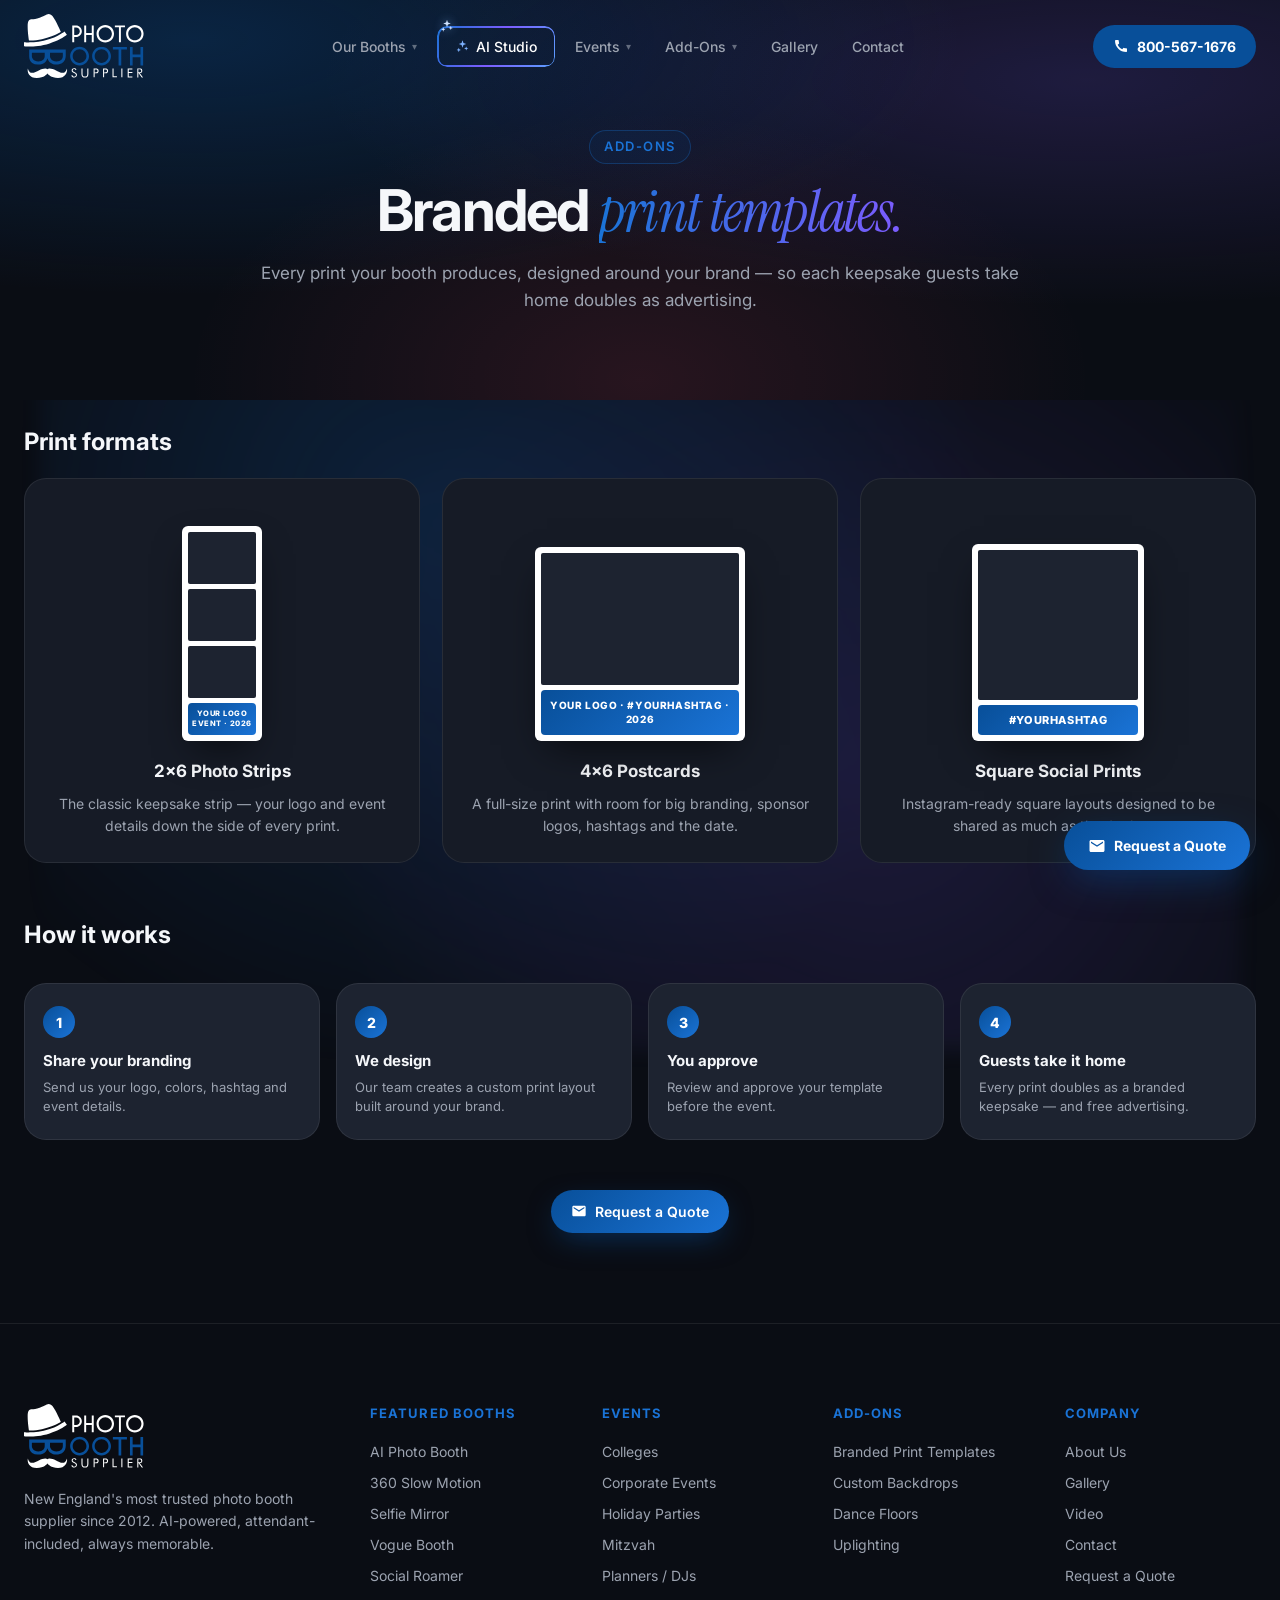
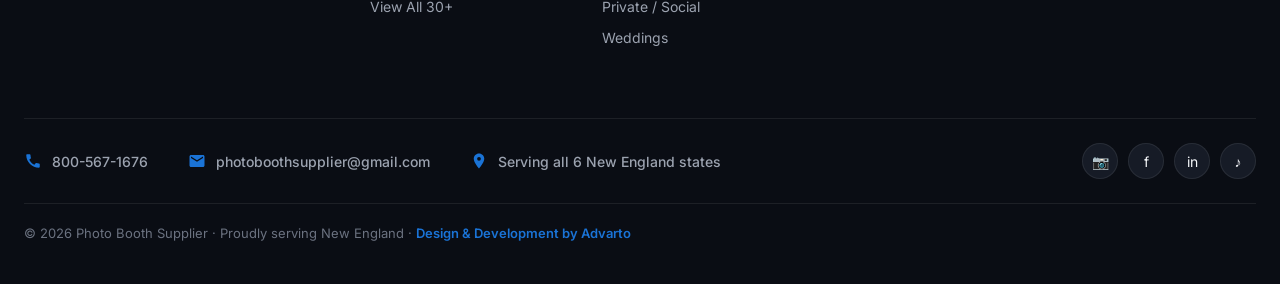
==== commit 45830191: "Edit" ====
--- a/branded-print-templates/index.html
+++ b/branded-print-templates/index.html
@@ -70,7 +70,7 @@
       <div class="step-item"><h4>Guests take it home</h4><p>Every print doubles as a branded keepsake — and free advertising.</p></div>
     </div>
     <div class="addon-cta">
-      <a href="../index.html#contact" class="btn btn-primary">Request a Quote →</a>
+      <a href="../index.html#contact" class="btn btn-primary"><svg class="icon-svg" viewBox="0 0 24 24" style="width:16px;height:16px;flex-shrink:0"><path d="M20 4H4c-1.1 0-2 .9-2 2v12c0 1.1.9 2 2 2h16c1.1 0 2-.9 2-2V6c0-1.1-.9-2-2-2zm0 4l-8 5-8-5V6l8 5 8-5v2z" fill="currentColor"/></svg> Request a Quote</a>
     </div>
   </div>
 </section>
--- a/css/styles.css
+++ b/css/styles.css
@@ -1556,3 +1556,86 @@
 .ba-tagR{right:12px}
 @media(prefers-reduced-motion:reduce){.page-uplight .beam,.page-uplight .uplight-stage.party .beam,.page-uplight .uplight-stage.party .fix,.chip-party{animation:none}}
 @media(max-width:640px){.page-uplight .uplight-stage{height:300px}}
+
+/* ============================================================
+   UPLIGHTING PACKAGES — premium pricing UI
+   ============================================================ */
+@property --pkg-a{syntax:"<angle>";inherits:false;initial-value:0deg}
+.pkg-grid{display:grid;grid-template-columns:repeat(3,1fr);gap:22px;align-items:stretch;margin-top:54px}
+.pkg-card{position:relative;display:flex;flex-direction:column;border-radius:var(--radius-lg);background:linear-gradient(180deg,var(--surface) 0%,var(--surface-2) 100%);border:1px solid var(--border);padding:32px 26px;transition:transform .35s ease,box-shadow .35s ease,border-color .35s ease}
+.pkg-card:hover{transform:translateY(-8px);border-color:var(--brand-blue-light);box-shadow:0 30px 60px -18px rgba(0,0,0,0.6)}
+.pkg-card.featured{background:linear-gradient(180deg,#0e1730,#0a1322);transform:scale(1.04)}
+.pkg-card.featured:hover{transform:scale(1.04) translateY(-8px)}
+.pkg-card.featured::before{content:"";position:absolute;inset:0;border-radius:inherit;padding:1.6px;background:conic-gradient(from var(--pkg-a),#1a73d6,#7c5cff,#5aa0ff,#1a73d6);-webkit-mask:linear-gradient(#000 0 0) content-box,linear-gradient(#000 0 0);-webkit-mask-composite:xor;mask-composite:exclude;animation:pkgSpin 5s linear infinite;pointer-events:none}
+@keyframes pkgSpin{to{--pkg-a:360deg}}
+.pkg-ribbon{position:absolute;top:-13px;left:50%;transform:translateX(-50%);background:var(--gradient-brand);color:#fff;font-size:11px;font-weight:800;letter-spacing:0.08em;text-transform:uppercase;padding:6px 16px;border-radius:999px;box-shadow:0 10px 24px -8px rgba(8,79,153,0.8);white-space:nowrap;z-index:2}
+.pkg-name{font-size:13px;font-weight:700;letter-spacing:0.12em;text-transform:uppercase;color:var(--brand-blue-light)}
+.pkg-count{display:flex;align-items:center;gap:12px;margin-top:12px}
+.pkg-num{font-size:58px;font-weight:800;line-height:1;background:linear-gradient(180deg,#ffffff,#8fb6e6);-webkit-background-clip:text;background-clip:text;-webkit-text-fill-color:transparent;color:transparent}
+.pkg-unit{font-size:17px;font-weight:700;color:var(--text-2);line-height:1.25;white-space:nowrap}
+.pkg-dots{display:flex;flex-wrap:wrap;gap:6px;margin:18px 0 22px;max-width:170px}
+.pkg-dots i{width:8px;height:8px;border-radius:50%;background:var(--brand-blue-light);box-shadow:0 0 7px rgba(26,115,214,0.85);animation:dotGlow 2.6s ease-in-out infinite}
+.pkg-dots i:nth-child(even){animation-delay:.5s}
+.pkg-dots i:nth-child(3n){animation-delay:1s}
+@keyframes dotGlow{0%,100%{opacity:.5}50%{opacity:1}}
+.pkg-feats{list-style:none;display:flex;flex-direction:column;gap:11px;margin:0 0 24px;flex:1}
+.pkg-feats li{font-size:14px;color:var(--text-2);line-height:1.45;padding-left:26px;position:relative}
+.pkg-feats li::before{content:"";position:absolute;left:0;top:2px;width:16px;height:16px;border-radius:50%;background:rgba(26,115,214,0.16) url("data:image/svg+xml,%3Csvg xmlns='http://www.w3.org/2000/svg' viewBox='0 0 24 24' fill='%231a73d6'%3E%3Cpath d='M9 16.17 4.83 12l-1.42 1.41L9 19 21 7l-1.41-1.41z'/%3E%3C/svg%3E") center/11px no-repeat}
+.pkg-cta{width:100%;justify-content:center}
+@media(prefers-reduced-motion:reduce){.pkg-card.featured::before,.pkg-dots i{animation:none}}
+@media(max-width:860px){.pkg-grid{grid-template-columns:1fr;max-width:400px;margin-left:auto;margin-right:auto}.pkg-card.featured,.pkg-card.featured:hover{transform:none}}
+
+/* ===== Use-case chips + FAQ accordion ===== */
+.uses-chips{display:flex;flex-wrap:wrap;gap:10px;justify-content:center;margin-top:22px}
+.uses-chips span{background:rgba(26,115,214,0.1);border:1px solid var(--border);color:var(--text-2);padding:9px 18px;border-radius:999px;font-size:14px;font-weight:600;transition:all .2s ease}
+.uses-chips span:hover{color:#fff;border-color:var(--brand-blue-light);background:rgba(26,115,214,0.18)}
+.faq{margin:28px auto 0;display:grid;grid-template-columns:1fr 1fr;gap:14px;align-items:start}
+.faq-col{display:flex;flex-direction:column;gap:12px}
+@media(max-width:760px){.faq{grid-template-columns:1fr}}
+.faq-item{border:1px solid var(--border);border-radius:var(--radius);background:var(--surface);overflow:hidden;transition:border-color .25s ease}
+.faq-item.open{border-color:rgba(26,115,214,0.45)}
+.faq-q{width:100%;display:flex;justify-content:space-between;align-items:center;gap:16px;padding:18px 20px;background:transparent;border:none;color:var(--text);font-size:15.5px;font-weight:600;text-align:left;cursor:pointer}
+.faq-q:hover{color:#fff}
+.faq-ic{flex-shrink:0;width:26px;height:26px;border-radius:50%;background:rgba(26,115,214,0.16);color:var(--brand-blue-light);display:flex;align-items:center;justify-content:center;font-size:18px;line-height:1;transition:transform .3s ease}
+.faq-item.open .faq-ic{transform:rotate(45deg)}
+.faq-a{max-height:0;overflow:hidden;transition:max-height .35s ease}
+.faq-item.open .faq-a{max-height:260px}
+.faq-a p{padding:0 20px 18px;color:var(--text-2);font-size:14px;line-height:1.6;margin:0}
+
+/* ===== Uplighting gallery ===== */
+.up-gallery{overflow:hidden;margin-top:24px;-webkit-mask-image:linear-gradient(90deg,transparent,#000 4%,#000 96%,transparent);mask-image:linear-gradient(90deg,transparent,#000 4%,#000 96%,transparent)}
+.gal-track{display:flex;width:max-content;animation:galScroll 34s linear infinite}
+.up-gallery:hover .gal-track{animation-play-state:paused}
+@keyframes galScroll{to{transform:translateX(-50%)}}
+.gal-item{flex:0 0 360px;margin-right:18px;position:relative;border-radius:var(--radius);overflow:hidden;aspect-ratio:4/3;border:1px solid var(--border);background:var(--surface-2)}
+.gal-cap{position:absolute;left:0;right:0;bottom:0;z-index:2;padding:26px 14px 12px;color:#fff;font-weight:700;font-size:14px;background:linear-gradient(180deg,transparent,rgba(0,0,0,0.82))}
+.gal-item img{width:100%;height:100%;object-fit:cover;display:block;transition:transform .5s ease}
+.gal-item:hover img{transform:scale(1.06)}
+
+/* ===== Uplighting large hero ===== */
+.uplight-hero{position:relative;min-height:560px;display:flex;align-items:center;text-align:center;background-size:cover;background-position:center;padding:150px 0 90px;overflow:hidden}
+.uplight-hero::before{content:"";position:absolute;inset:0;background:linear-gradient(180deg,rgba(8,11,18,0.5) 0%,rgba(8,11,18,0.8) 100%);z-index:1}
+.uplight-hero .container{position:relative;z-index:2}
+.uplight-hero .eyebrow{color:#9fc3f0}
+.uplight-hero h1{font-size:clamp(46px,8vw,88px);font-weight:800;line-height:1.03;color:#fff;margin:16px 0 18px;letter-spacing:-0.02em}
+.uplight-hero h1 .serif{font-weight:400}
+.uplight-hero p{font-size:18px;color:rgba(255,255,255,0.86);max-width:640px;margin:0 auto 28px;line-height:1.6}
+@media(max-width:640px){.uplight-hero{min-height:440px;padding:120px 0 70px}.uplight-hero p{font-size:16px}}
+
+/* ===== Uplighting overlap split (text + single image, climbs onto hero) ===== */
+.split-overlap{display:grid;grid-template-columns:1fr 1.5fr;gap:36px;align-items:center;margin-top:40px}
+.split-text{display:flex;flex-direction:column;justify-content:center}
+.split-text h2{font-size:clamp(28px,3.6vw,40px);font-weight:800;line-height:1.12;text-align:left;letter-spacing:-0.01em}
+.split-text h2 .serif{font-weight:400}
+.split-text .accent{width:88px;height:4px;border-radius:2px;background:var(--gradient-brand);margin:16px 0 0}
+.split-text p{color:var(--text-2);font-size:16px;line-height:1.7;margin:18px 0 26px;max-width:460px}
+.split-text .btn{align-self:flex-start}
+.split-img{position:relative;height:352px;overflow:hidden;border-radius:var(--radius)}
+.split-img img{position:absolute;inset:0;width:100%;height:100%;object-fit:cover;display:block}
+.split-img .safter{animation:splitFade 10s ease-in-out infinite}
+@keyframes splitFade{0%,38%{opacity:0}50%,88%{opacity:1}100%{opacity:0}}
+@media(prefers-reduced-motion:reduce){.split-img .safter{animation:none;opacity:1}}
+@media(max-width:860px){.split-overlap{grid-template-columns:1fr;gap:24px;margin-top:26px}.split-img{height:200px;order:-1}}
+
+@media(prefers-reduced-motion:reduce){.gal-track{animation:none}.up-gallery{overflow-x:auto}}
+@media(max-width:760px){.gal-item{flex-basis:240px}}
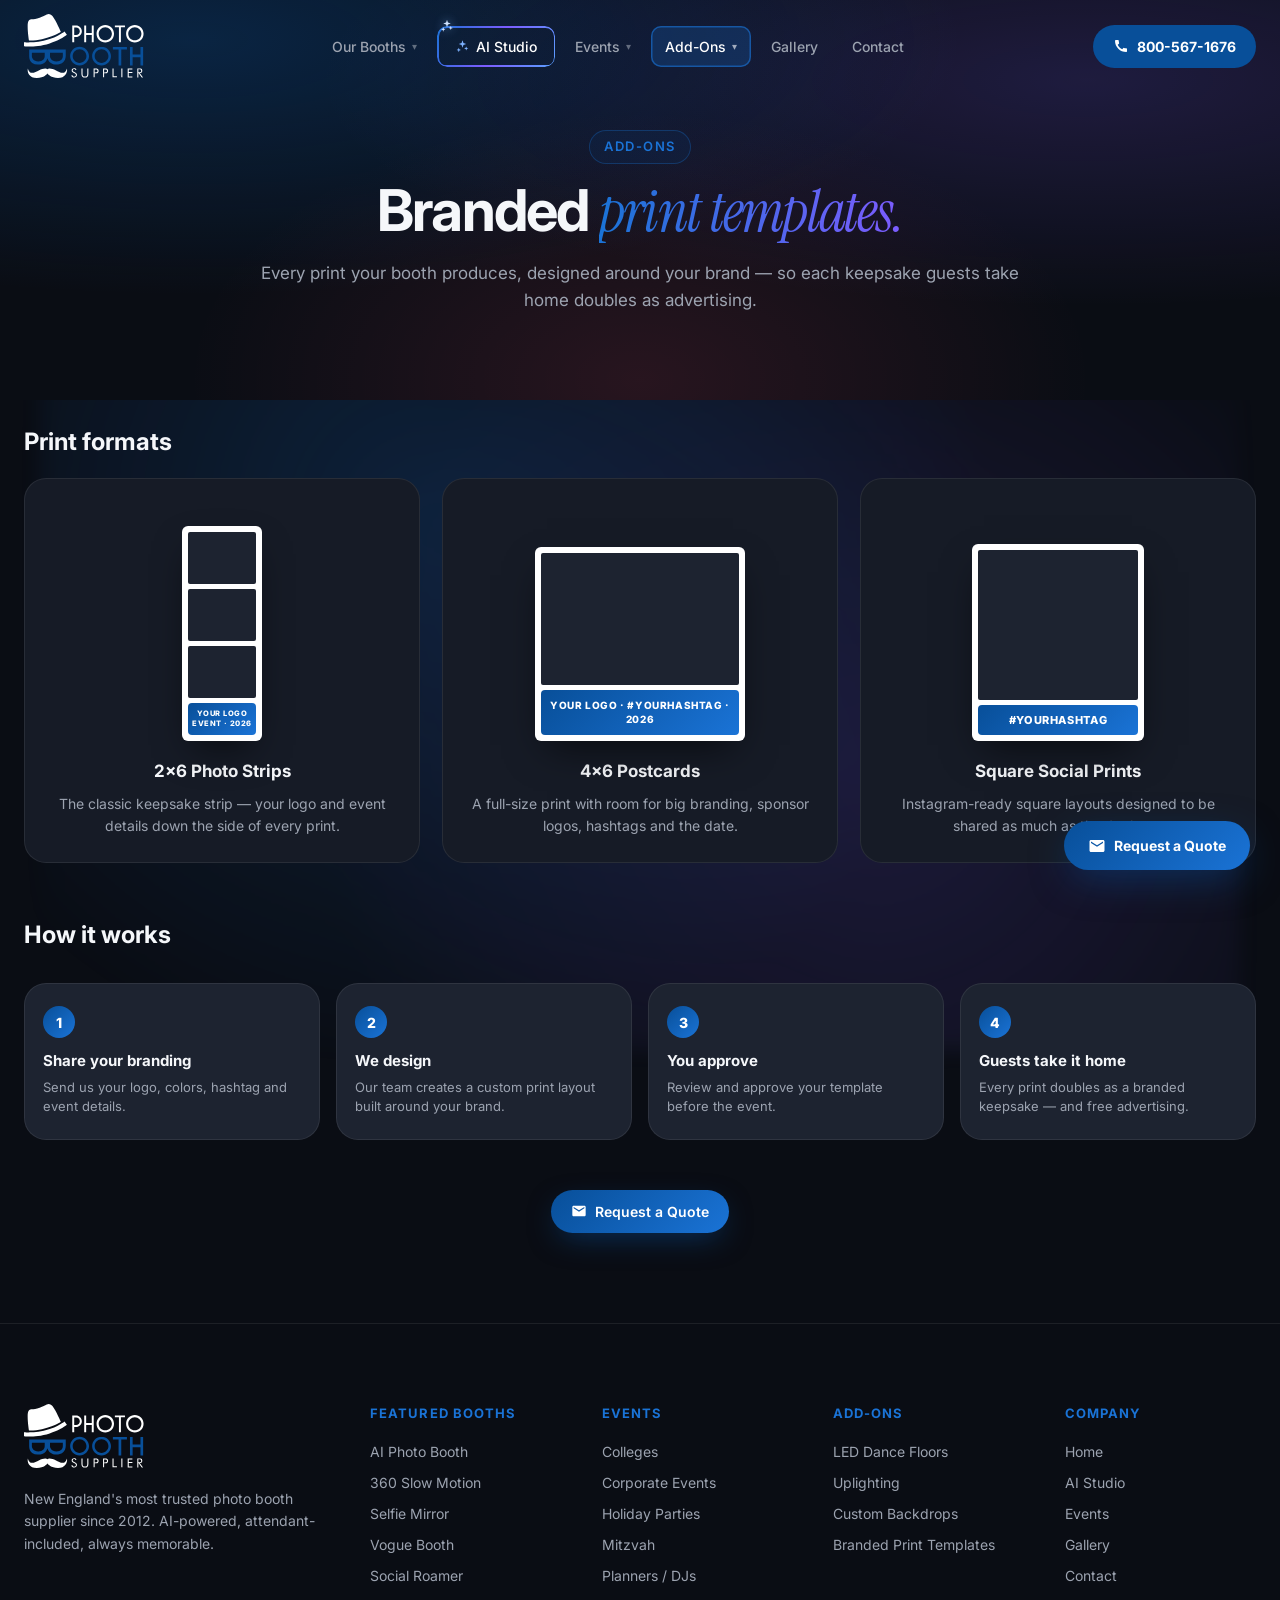
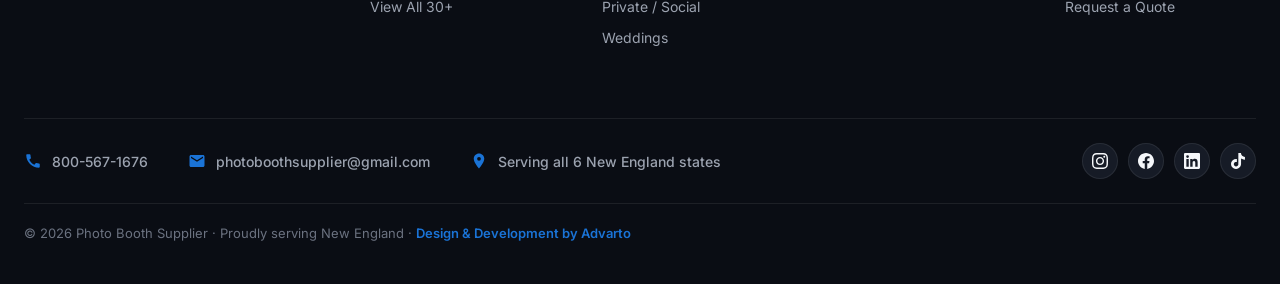
==== commit e3621e60: "update" ====
--- a/branded-print-templates/index.html
+++ b/branded-print-templates/index.html
@@ -70,7 +70,7 @@
       <div class="step-item"><h4>Guests take it home</h4><p>Every print doubles as a branded keepsake — and free advertising.</p></div>
     </div>
     <div class="addon-cta">
-      <a href="../index.html#contact" class="btn btn-primary"><svg class="icon-svg" viewBox="0 0 24 24" style="width:16px;height:16px;flex-shrink:0"><path d="M20 4H4c-1.1 0-2 .9-2 2v12c0 1.1.9 2 2 2h16c1.1 0 2-.9 2-2V6c0-1.1-.9-2-2-2zm0 4l-8 5-8-5V6l8 5 8-5v2z" fill="currentColor"/></svg> Request a Quote</a>
+      <a href="../contact/index.html" class="btn btn-primary"><svg class="icon-svg" viewBox="0 0 24 24" style="width:16px;height:16px;flex-shrink:0"><path d="M20 4H4c-1.1 0-2 .9-2 2v12c0 1.1.9 2 2 2h16c1.1 0 2-.9 2-2V6c0-1.1-.9-2-2-2zm0 4l-8 5-8-5V6l8 5 8-5v2z" fill="currentColor"/></svg> Request a Quote</a>
     </div>
   </div>
 </section>
--- a/css/styles.css
+++ b/css/styles.css
@@ -112,6 +112,15 @@
   .ai-orbit{display:none}
 }
 .caret{font-size:10px;opacity:0.6;transition:transform .25s ease,color .2s ease}
+/* Active page highlight — same pill as hover but always-on */
+.nav-links > li > a.nav-active:not(.ai-link){
+  color:#fff;background:rgba(26,115,214,0.22);
+  box-shadow:inset 0 0 0 1.5px rgba(26,115,214,0.6);
+}
+.nav-links > li > a.nav-active.ai-link{
+  background:linear-gradient(120deg,rgba(26,115,214,0.5) 0%,rgba(124,92,255,0.35) 100%);
+  box-shadow:0 0 22px 6px rgba(26,115,214,0.45),0 0 8px 2px rgba(124,92,255,0.25);
+}
 /* Active parent link while its dropdown is open — shows which menu is open */
 .nav-links > li:has(.dropdown-panel):hover > a{
   color:#fff;background:rgba(26,115,214,0.16);
@@ -380,6 +389,7 @@
   display:flex;align-items:center;gap:10px;
   font-size:12px;font-weight:600;
   box-shadow:var(--shadow);animation:float 5s ease-in-out infinite;
+  transition:opacity 0.35s ease;
 }
 .floating-tag .icon{width:28px;height:28px;border-radius:8px;display:grid;place-items:center;background:var(--gradient-brand)}
 .floating-tag .icon svg{width:16px;height:16px;fill:#fff}
@@ -408,6 +418,55 @@
   18%  {opacity:1}
   22%  {opacity:0}
   100% {opacity:0}
+}
+
+/* AI Photo Booth video inside hero booth screen */
+.booth-video{
+  position:absolute;inset:0;
+  width:100%;height:100%;
+  object-fit:cover;
+  border-radius:inherit;
+  z-index:1;
+}
+
+/* Rotating booth showcase */
+.booth-showcase-card{
+  text-decoration:none;
+  display:flex;flex-direction:column;
+  cursor:pointer;
+  transition:transform 0.2s ease, box-shadow 0.2s ease;
+}
+.booth-showcase-card:hover{
+  transform:translateY(-4px);
+  box-shadow:0 32px 80px rgba(0,0,0,0.5);
+}
+.booth-slides{
+  position:absolute;inset:0;
+  border-radius:inherit;overflow:hidden;
+  z-index:1;
+}
+.booth-slide{
+  position:absolute;inset:0;
+  width:100%;height:100%;
+  object-fit:cover;
+  opacity:0;
+  transition:opacity 0.8s ease;
+}
+.booth-slide.active{opacity:1;}
+
+/* Dot indicators inside booth-controls */
+.booth-dots{
+  display:flex;align-items:center;gap:6px;
+}
+.bdot{
+  width:7px;height:7px;border-radius:50%;
+  background:rgba(255,255,255,0.3);
+  cursor:pointer;
+  transition:background 0.3s, transform 0.3s;
+}
+.bdot.active{
+  background:#fff;
+  transform:scale(1.3);
 }
 
 /* AI Studio hero collage */
@@ -884,6 +943,10 @@
   display:flex;gap:24px;align-items:center;transition:all .3s;
 }
 .addon-card:hover{border-color:var(--brand-blue);transform:translateY(-4px)}
+.addon-card > div:not(.addon-icon){flex:1}
+.addon-arrow{flex-shrink:0;align-self:center;font-size:22px;color:var(--brand-blue-light);opacity:0;transform:translateX(-8px);transition:opacity .3s,transform .3s}
+.addon-card:hover .addon-arrow{opacity:1;transform:translateX(0)}
+@media(max-width:560px){.addon-arrow{display:none}}
 .addon-icon{
   width:80px;height:80px;border-radius:18px;display:grid;place-items:center;
   flex-shrink:0;background:var(--gradient-brand);
@@ -1639,3 +1702,234 @@
 
 @media(prefers-reduced-motion:reduce){.gal-track{animation:none}.up-gallery{overflow-x:auto}}
 @media(max-width:760px){.gal-item{flex-basis:240px}}
+
+/* ===================================================================
+   CONTACT PAGE
+   =================================================================== */
+.contact-section{padding:64px 0 40px}
+.contact-grid{display:grid;grid-template-columns:1.15fr .85fr;gap:36px;align-items:start}
+
+/* Form card */
+.contact-form-card{
+  background:var(--surface);border:1px solid var(--border);
+  border-radius:var(--radius-lg);padding:36px;position:relative;overflow:hidden;
+}
+.contact-form-card::before{
+  content:"";position:absolute;inset:0;background:var(--gradient-mesh);
+  opacity:.5;pointer-events:none;
+}
+.contact-form-card > *{position:relative;z-index:1}
+.cf-head h2{font-size:26px;font-weight:800;letter-spacing:-0.02em;margin-bottom:6px}
+.cf-head p{color:var(--text-2);font-size:14.5px;line-height:1.6;margin-bottom:26px}
+.cf-grid{display:grid;grid-template-columns:1fr 1fr;gap:16px}
+.cf-field{display:flex;flex-direction:column;gap:7px;margin-bottom:16px}
+.cf-field.full{grid-column:1 / -1}
+.cf-field label{font-size:12.5px;font-weight:600;color:var(--text-2);letter-spacing:.01em}
+.cf-field label .req{color:var(--accent)}
+.cf-field input,.cf-field select,.cf-field textarea{
+  width:100%;background:var(--bg-2);border:1px solid var(--border-2);
+  border-radius:12px;padding:13px 15px;color:var(--text);font-size:14.5px;
+  font-family:inherit;transition:border-color .2s,box-shadow .2s;
+}
+.cf-field textarea{resize:vertical;min-height:120px;line-height:1.55}
+.cf-field input::placeholder,.cf-field textarea::placeholder{color:var(--text-3)}
+.cf-field input:focus,.cf-field select:focus,.cf-field textarea:focus{
+  outline:none;border-color:var(--brand-blue-light);
+  box-shadow:0 0 0 3px rgba(26,115,214,0.18);
+}
+.cf-field select{appearance:none;cursor:pointer;
+  background-image:url("data:image/svg+xml,%3Csvg xmlns='http://www.w3.org/2000/svg' viewBox='0 0 24 24' fill='%239ca3b0'%3E%3Cpath d='M7 10l5 5 5-5z'/%3E%3C/svg%3E");
+  background-repeat:no-repeat;background-position:right 12px center;background-size:20px;padding-right:40px;
+}
+.cf-submit{width:100%;justify-content:center;margin-top:6px;font-size:15.5px;padding:15px 24px}
+.cf-note{margin-top:14px;font-size:12.5px;color:var(--text-3);text-align:center;line-height:1.5}
+.cf-status{display:none;margin-top:16px;padding:14px 16px;border-radius:12px;font-size:14px;line-height:1.5}
+.cf-status.ok{display:block;background:rgba(0,224,199,0.12);border:1px solid rgba(0,224,199,0.4);color:#7df5e4}
+.cf-status.err{display:block;background:rgba(255,77,109,0.12);border:1px solid rgba(255,77,109,0.4);color:#ff90a5}
+
+/* Aside info */
+.contact-aside{display:flex;flex-direction:column;gap:16px}
+.info-card{
+  display:flex;gap:16px;align-items:flex-start;
+  background:var(--surface);border:1px solid var(--border);
+  border-radius:var(--radius);padding:20px 22px;transition:border-color .25s,transform .25s;
+}
+a.info-card:hover{border-color:var(--brand-blue-light);transform:translateY(-3px)}
+.info-ic{
+  flex-shrink:0;width:46px;height:46px;border-radius:13px;
+  background:rgba(26,115,214,0.14);display:grid;place-items:center;
+}
+.info-ic svg{width:22px;height:22px;fill:var(--brand-blue-light)}
+.info-card h4{font-size:13px;color:var(--text-3);font-weight:600;text-transform:uppercase;letter-spacing:.06em;margin-bottom:5px}
+.info-card .big{font-size:18px;font-weight:700;color:var(--text);line-height:1.3}
+.info-card .sub{font-size:13.5px;color:var(--text-2);line-height:1.5;margin-top:3px}
+.hours-card{background:var(--surface);border:1px solid var(--border);border-radius:var(--radius);padding:22px}
+.hours-card h4{font-size:13px;color:var(--text-3);font-weight:600;text-transform:uppercase;letter-spacing:.06em;margin-bottom:14px;display:flex;align-items:center;gap:9px}
+.hours-card h4 svg{width:18px;height:18px;fill:var(--brand-blue-light)}
+.hours-row{display:flex;justify-content:space-between;padding:9px 0;border-bottom:1px solid var(--border);font-size:14px}
+.hours-row:last-child{border-bottom:none}
+.hours-row span:first-child{color:var(--text-2)}
+.hours-row span:last-child{color:var(--text);font-weight:600}
+.hours-row.closed span:last-child{color:var(--text-3);font-weight:500}
+
+/* Service area / map */
+.map-section{padding:30px 0 70px}
+.map-wrap{
+  border:1px solid var(--border);border-radius:var(--radius-lg);overflow:hidden;
+  background:var(--surface);position:relative;
+}
+.map-wrap iframe{display:block;width:100%;height:420px;border:0;filter:grayscale(0.3) invert(0.92) hue-rotate(180deg) contrast(0.9)}
+.map-states{display:flex;flex-wrap:wrap;gap:10px;justify-content:center;margin-top:26px}
+.map-state{
+  padding:9px 18px;border-radius:999px;background:var(--surface);
+  border:1px solid var(--border);font-size:13.5px;font-weight:600;color:var(--text-2);
+  display:inline-flex;align-items:center;gap:8px;
+}
+.map-state .dot{width:7px;height:7px;border-radius:50%;background:var(--accent-3)}
+
+@media(max-width:920px){
+  .contact-grid{grid-template-columns:1fr;gap:26px}
+}
+@media(max-width:560px){
+  .contact-form-card{padding:24px}
+  .cf-grid{grid-template-columns:1fr}
+  .map-wrap iframe{height:320px}
+}
+
+/* ===================================================================
+   GALLERY PAGE
+   =================================================================== */
+.gallery-section{padding:48px 0 100px}
+.gallery-grid{
+  columns:4;column-gap:18px;
+}
+.g-item{
+  break-inside:avoid;margin-bottom:18px;position:relative;border-radius:var(--radius);
+  overflow:hidden;cursor:pointer;border:1px solid var(--border);background:var(--surface-2);
+  display:block;
+}
+.g-item img{width:100%;height:auto;display:block;transition:transform .5s ease}
+.g-item::after{
+  content:"";position:absolute;inset:0;
+  background:linear-gradient(180deg,transparent 55%,rgba(4,7,8,0.78));
+  opacity:0;transition:opacity .3s ease;
+}
+.g-item:hover img{transform:scale(1.05)}
+.g-item:hover::after{opacity:1}
+.g-cap{
+  position:absolute;left:0;right:0;bottom:0;z-index:2;padding:18px 16px 14px;
+  transform:translateY(8px);opacity:0;transition:all .3s ease;
+}
+.g-item:hover .g-cap{transform:translateY(0);opacity:1}
+.g-cap .g-tag{font-size:11px;font-weight:700;color:var(--accent-3);text-transform:uppercase;letter-spacing:.06em}
+.g-cap .g-name{font-size:15px;font-weight:700;color:#fff;margin-top:2px}
+.g-item.is-hidden{display:none}
+.gallery-empty{display:none;text-align:center;color:var(--text-2);padding:60px 0;font-size:16px}
+.gallery-empty.is-visible{display:block}
+
+/* Lightbox */
+.lightbox{
+  position:fixed;inset:0;z-index:2000;display:none;
+  background:rgba(4,7,8,0.94);backdrop-filter:blur(8px);
+  align-items:center;justify-content:center;padding:30px;
+}
+.lightbox.open{display:flex}
+.lb-img{max-width:92vw;max-height:82vh;border-radius:14px;box-shadow:0 30px 80px -10px rgba(0,0,0,0.8);}
+.lb-cap{position:absolute;left:0;right:0;bottom:24px;text-align:center;color:#fff;font-weight:600;font-size:15px}
+.lb-cap .lb-tag{display:block;font-size:12px;color:var(--accent-3);text-transform:uppercase;letter-spacing:.06em;margin-bottom:4px}
+.lb-btn{
+  position:absolute;top:50%;transform:translateY(-50%);
+  width:52px;height:52px;border-radius:50%;border:1px solid var(--border-2);
+  background:rgba(255,255,255,0.08);color:#fff;font-size:24px;cursor:pointer;
+  display:grid;place-items:center;transition:background .2s;
+}
+.lb-btn:hover{background:rgba(255,255,255,0.18)}
+.lb-prev{left:24px}.lb-next{right:24px}
+.lb-close{
+  position:absolute;top:22px;right:24px;width:46px;height:46px;border-radius:50%;
+  border:1px solid var(--border-2);background:rgba(255,255,255,0.08);color:#fff;
+  font-size:26px;cursor:pointer;display:grid;place-items:center;transition:background .2s;
+}
+.lb-c
+/* ===================================================================
+   CUSTOM FORM CONTROLS — themed selects + date picker
+   =================================================================== */
+/* Dark native fallback (in case JS is disabled) */
+.cf-field input,.cf-field select,.cf-field textarea{color-scheme:dark}
+.cf-field input[type="date"]::-webkit-calendar-picker-indicator{filter:invert(1)}
+
+/* ---- Custom select ---- */
+.csel{position:relative;font-family:inherit}
+.csel-native{position:absolute;width:1px;height:1px;padding:0;margin:-1px;overflow:hidden;clip:rect(0 0 0 0);border:0;opacity:0;pointer-events:none}
+.csel-btn{
+  width:100%;display:flex;align-items:center;justify-content:space-between;gap:12px;
+  background:var(--bg-2);border:1px solid var(--border-2);border-radius:12px;
+  padding:13px 15px;color:var(--text);font-size:14.5px;font-family:inherit;
+  cursor:pointer;text-align:left;transition:border-color .2s,box-shadow .2s;
+}
+.csel-label{flex:1;overflow:hidden;text-overflow:ellipsis;white-space:nowrap}
+.csel-label.placeholder{color:var(--text-3)}
+.csel-arrow{width:20px;height:20px;fill:#fff;flex-shrink:0;transition:transform .25s}
+.csel.open .csel-btn{border-color:var(--brand-blue-light);box-shadow:0 0 0 3px rgba(26,115,214,0.18)}
+.csel.open .csel-arrow{transform:rotate(180deg)}
+.csel-menu{
+  position:absolute;top:calc(100% + 6px);left:0;right:0;z-index:70;
+  background:var(--surface-2);border:1px solid var(--border-2);border-radius:12px;
+  box-shadow:var(--shadow);padding:6px;max-height:264px;overflow-y:auto;display:none;
+}
+.csel.open .csel-menu{display:block;animation:cselIn .16s ease}
+@keyframes cselIn{from{opacity:0;transform:translateY(-4px)}to{opacity:1;transform:translateY(0)}}
+.csel-opt{
+  padding:11px 13px;border-radius:8px;font-size:14px;color:var(--text-2);
+  cursor:pointer;transition:background .15s,color .15s;display:flex;justify-content:space-between;align-items:center;gap:8px;
+}
+.csel-opt:hover,.csel-opt.active{background:rgba(26,115,214,0.16);color:#fff}
+.csel-opt.selected{color:#fff;font-weight:600}
+.csel-opt.selected::after{content:"✓";color:var(--brand-blue-light);font-weight:700}
+.csel-menu::-webkit-scrollbar{width:9px}
+.csel-menu::-webkit-scrollbar-track{background:transparent}
+.csel-menu::-webkit-scrollbar-thumb{background:var(--border-2);border-radius:8px;border:2px solid var(--surface-2)}
+
+/* ---- Custom date picker ---- */
+.cdate{position:relative}
+.cdate-btn{
+  width:100%;display:flex;align-items:center;justify-content:space-between;gap:12px;
+  background:var(--bg-2);border:1px solid var(--border-2);border-radius:12px;
+  padding:13px 15px;color:var(--text);font-size:14.5px;font-family:inherit;
+  cursor:pointer;text-align:left;transition:border-color .2s,box-shadow .2s;
+}
+.cdate-val{flex:1}
+.cdate-val.placeholder{color:var(--text-3)}
+.cdate-ic{width:20px;height:20px;fill:#fff;flex-shrink:0}
+.cdate.open .cdate-btn{border-color:var(--brand-blue-light);box-shadow:0 0 0 3px rgba(26,115,214,0.18)}
+.cdate-pop{
+  position:absolute;top:calc(100% + 6px);left:0;z-index:80;width:300px;max-width:calc(100vw - 48px);
+  background:var(--surface-2);border:1px solid var(--border-2);border-radius:14px;
+  box-shadow:var(--shadow);padding:14px;display:none;
+}
+.cdate.open .cdate-pop{display:block;animation:cselIn .16s ease}
+.cdate-head{display:flex;align-items:center;justify-content:space-between;margin-bottom:12px}
+.cdate-title{font-weight:700;font-size:14.5px;color:var(--text)}
+.cdate-nav{display:flex;gap:6px}
+.cdate-nav button{
+  width:32px;height:32px;border-radius:8px;border:1px solid var(--border);
+  background:var(--surface);color:var(--text);cursor:pointer;display:grid;place-items:center;
+  font-size:18px;line-height:1;transition:background .15s,border-color .15s;font-family:inherit;
+}
+.cdate-nav button:hover{background:rgba(26,115,214,0.2);border-color:var(--brand-blue-light)}
+.cdate-grid{display:grid;grid-template-columns:repeat(7,1fr);gap:2px}
+.cdate-dow{font-size:11px;color:var(--text-3);text-align:center;padding:6px 0;font-weight:700;text-transform:uppercase;letter-spacing:.04em}
+.cdate-day{
+  aspect-ratio:1;display:grid;place-items:center;border-radius:8px;font-size:13px;
+  color:var(--text);cursor:pointer;border:none;background:transparent;font-family:inherit;transition:background .15s;
+}
+.cdate-day:hover{background:rgba(26,115,214,0.2)}
+.cdate-day.muted{color:var(--text-3);opacity:.45;cursor:default}
+.cdate-day.muted:hover{background:transparent}
+.cdate-day.today{box-shadow:inset 0 0 0 1px var(--brand-blue-light)}
+.cdate-day.selected{background:var(--brand-blue);color:#fff;font-weight:700}
+.cdate-foot{display:flex;justify-content:space-between;margin-top:12px;border-top:1px solid var(--border);padding-top:10px}
+.cdate-foot button{background:none;border:none;color:var(--brand-blue-light);font-size:13px;font-weight:600;cursor:pointer;font-family:inherit;padding:4px 6px;border-radius:6px;transition:background .15s}
+.cdate-foot button:hover{background:rgba(26,115,214,0.16)}
+
+.csel.invalid .csel-btn{border-color:var(--accent);box-shadow:0 0 0 3px rgba(255,77,109,0.18)}
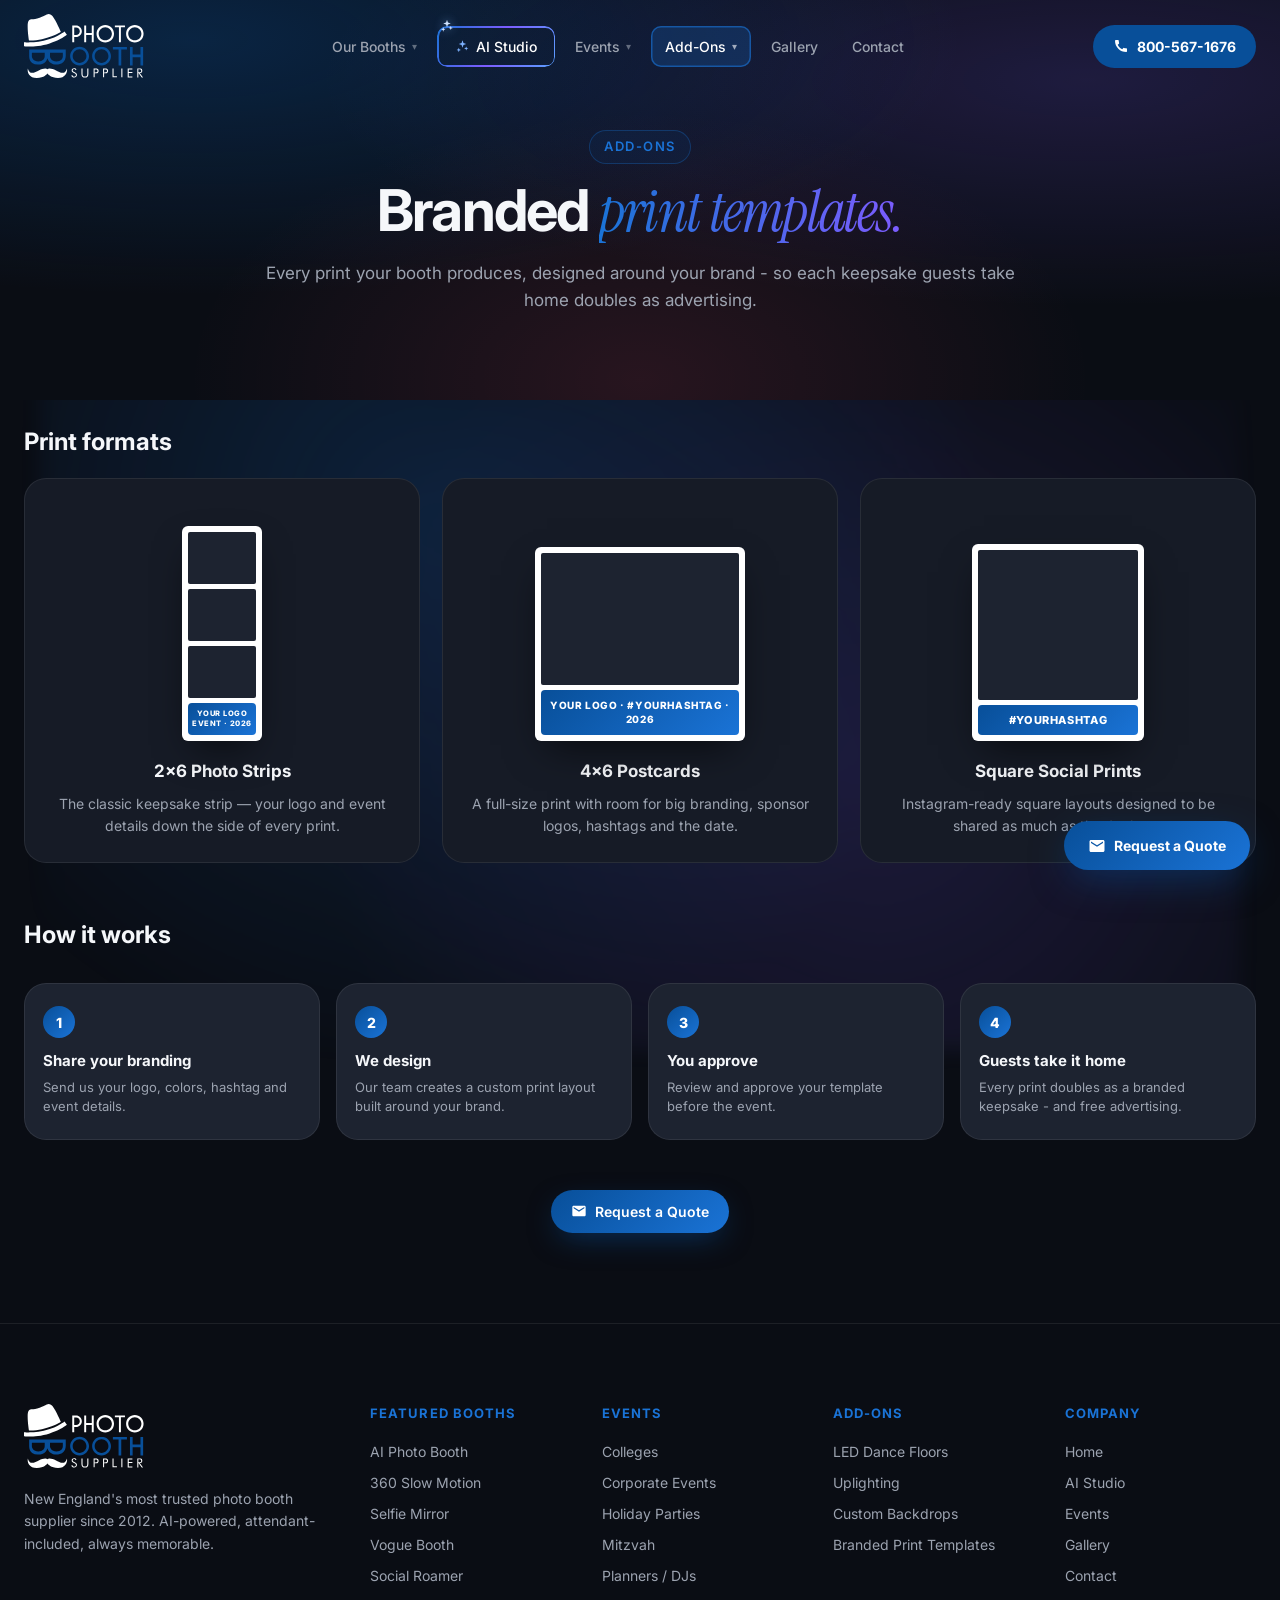
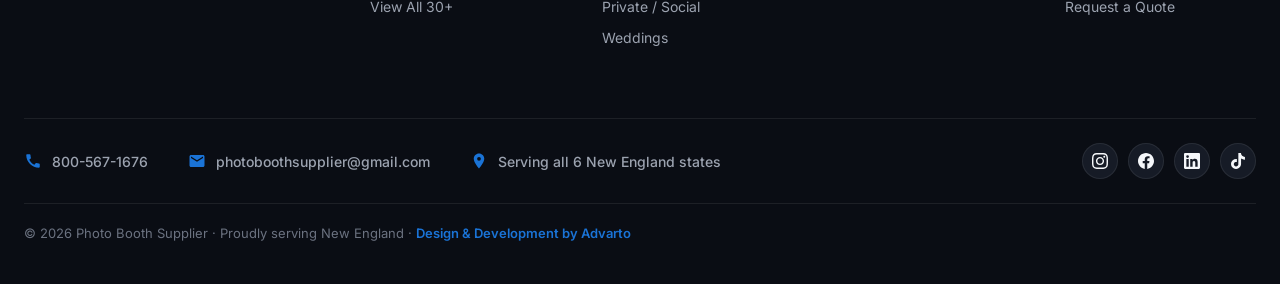
==== commit 65e9bd03: "update" ====
--- a/branded-print-templates/index.html
+++ b/branded-print-templates/index.html
@@ -3,8 +3,8 @@
 <head>
 <meta charset="UTF-8" />
 <meta name="viewport" content="width=device-width, initial-scale=1.0" />
-<title>Branded Print Templates — Custom Photo Booth Prints | Photo Booth Supplier</title>
-<meta name="description" content="Custom-designed branded print templates for your photo booth — your logo, colors, hashtag and event details on every 2x6 strip, 4x6 postcard or square social print." />
+<title>Branded Print Templates - Custom Photo Booth Prints | Photo Booth Supplier</title>
+<meta name="description" content="Custom-designed branded print templates for your photo booth - your logo, colors, hashtag and event details on every 2x6 strip, 4x6 postcard or square social print." />
 <link rel="canonical" href="https://www.photoboothsupplier.com/branded-print-templates/">
 <link rel="preconnect" href="https://fonts.googleapis.com">
 <link rel="preconnect" href="https://fonts.gstatic.com" crossorigin>
@@ -20,7 +20,7 @@
     <div class="section-head">
       <span class="eyebrow">Add-Ons</span>
       <h2 class="section-title">Branded <span class="serif">print templates.</span></h2>
-      <p class="section-sub">Every print your booth produces, designed around your brand — so each keepsake guests take home doubles as advertising.</p>
+      <p class="section-sub">Every print your booth produces, designed around your brand - so each keepsake guests take home doubles as advertising.</p>
     </div>
   </div>
 </header>
@@ -67,7 +67,7 @@
       <div class="step-item"><h4>Share your branding</h4><p>Send us your logo, colors, hashtag and event details.</p></div>
       <div class="step-item"><h4>We design</h4><p>Our team creates a custom print layout built around your brand.</p></div>
       <div class="step-item"><h4>You approve</h4><p>Review and approve your template before the event.</p></div>
-      <div class="step-item"><h4>Guests take it home</h4><p>Every print doubles as a branded keepsake — and free advertising.</p></div>
+      <div class="step-item"><h4>Guests take it home</h4><p>Every print doubles as a branded keepsake - and free advertising.</p></div>
     </div>
     <div class="addon-cta">
       <a href="../contact/index.html" class="btn btn-primary"><svg class="icon-svg" viewBox="0 0 24 24" style="width:16px;height:16px;flex-shrink:0"><path d="M20 4H4c-1.1 0-2 .9-2 2v12c0 1.1.9 2 2 2h16c1.1 0 2-.9 2-2V6c0-1.1-.9-2-2-2zm0 4l-8 5-8-5V6l8 5 8-5v2z" fill="currentColor"/></svg> Request a Quote</a>
--- a/css/styles.css
+++ b/css/styles.css
@@ -1,5 +1,5 @@
 /* ===================================================================
-   PHOTO BOOTH SUPPLIER — Main Stylesheet
+   PHOTO BOOTH SUPPLIER - Main Stylesheet
    Brand color: #084f99 (Photo Booth Blue)
    =================================================================== */
 
@@ -76,7 +76,7 @@
   color:#fff;background:rgba(26,115,214,0.16);
   box-shadow:inset 0 0 0 1px rgba(26,115,214,0.35);
 }
-/* AI Studio — outlined gradient button with an orbiting magical star */
+/* AI Studio - outlined gradient button with an orbiting magical star */
 .nav-links .ai-link{
   position:relative;overflow:visible;color:#fff;background:transparent;
   padding:10px 18px;border-radius:10px;
@@ -112,7 +112,7 @@
   .ai-orbit{display:none}
 }
 .caret{font-size:10px;opacity:0.6;transition:transform .25s ease,color .2s ease}
-/* Active page highlight — same pill as hover but always-on */
+/* Active page highlight - same pill as hover but always-on */
 .nav-links > li > a.nav-active:not(.ai-link){
   color:#fff;background:rgba(26,115,214,0.22);
   box-shadow:inset 0 0 0 1.5px rgba(26,115,214,0.6);
@@ -121,7 +121,7 @@
   background:linear-gradient(120deg,rgba(26,115,214,0.5) 0%,rgba(124,92,255,0.35) 100%);
   box-shadow:0 0 22px 6px rgba(26,115,214,0.45),0 0 8px 2px rgba(124,92,255,0.25);
 }
-/* Active parent link while its dropdown is open — shows which menu is open */
+/* Active parent link while its dropdown is open - shows which menu is open */
 .nav-links > li:has(.dropdown-panel):hover > a{
   color:#fff;background:rgba(26,115,214,0.16);
   box-shadow:inset 0 0 0 1px rgba(26,115,214,0.35);
@@ -202,7 +202,7 @@
 .nav-links > li:hover .dropdown-mega-col:nth-child(4){transition-delay:.20s}
 .nav-links > li:hover .dropdown-mega-feature{transition-delay:.25s}
 
-/* Featured booth callout — live preview pane */
+/* Featured booth callout - live preview pane */
 @property --feat-angle{syntax:"<angle>";inherits:false;initial-value:0deg;}
 .dropdown-mega-feature{
   position:relative;z-index:0;
@@ -503,9 +503,10 @@
 /* ====== MARQUEE ====== */
 .marquee-section{padding:48px 0;border-top:1px solid var(--border);border-bottom:1px solid var(--border);overflow:hidden;background:var(--bg-2)}
 .marquee-label{text-align:center;font-size:12px;color:var(--text-3);letter-spacing:0.15em;text-transform:uppercase;margin-bottom:24px}
-.marquee{display:flex;gap:60px;animation:scroll 35s linear infinite;white-space:nowrap}
+.marquee{display:flex;gap:60px;width:max-content;animation:scroll 35s linear infinite;white-space:nowrap}
 .marquee-item{font-family:'Instrument Serif',serif;font-style:italic;font-size:30px;color:var(--text-2);display:inline-flex;align-items:center;gap:60px}
 .marquee-item::after{content:"✦";color:var(--brand-blue-light);font-style:normal;font-size:20px}
+@media (max-width:768px){.marquee{animation-duration:18s}}
 @keyframes scroll{from{transform:translateX(0)}to{transform:translateX(-50%)}}
 
 /* ====== SECTIONS ====== */
@@ -561,8 +562,8 @@
 .event-content h4{font-size:20px;font-weight:700;margin-bottom:4px;letter-spacing:-0.02em;color:#fff}
 .event-content p{font-size:13px;color:rgba(255,255,255,0.85);line-height:1.5}
 
-/* Card image sources — replace these URLs with your own photos later */
-/* ====== EVENTS MARQUEE — auto-scrolling carousel ====== */
+/* Card image sources - replace these URLs with your own photos later */
+/* ====== EVENTS MARQUEE - auto-scrolling carousel ====== */
 .events-marquee{
   position:relative;overflow:hidden;
   -webkit-mask-image:linear-gradient(90deg,transparent 0,#000 5%,#000 95%,transparent 100%);
@@ -716,14 +717,14 @@
 .b1 h3{font-size:36px;line-height:1.05;color:#fff}
 .b1 p{color:rgba(255,255,255,0.9);font-size:16px;max-width:340px}
 .b1 .bento-tag{background:rgba(255,255,255,0.2);color:#fff;border-color:rgba(255,255,255,0.3)}
-/* B1 flagship card — animated shuffle deck */
+/* B1 flagship card - animated shuffle deck */
 .b1{position:relative;overflow:hidden;align-items:center;justify-content:center;text-align:center;gap:30px}
 .b1 .bento-icon{position:absolute;top:28px;left:28px;z-index:3;margin-bottom:0}
 .b1 .bento-tag{z-index:3}
 .b1 .b1-text{position:relative;z-index:3}
 .b1 h3,.b1 p{max-width:520px;margin-left:auto;margin-right:auto;position:relative;z-index:3;text-shadow:0 2px 12px rgba(0,0,0,0.35)}
 
-/* Synced background — same theme image fills card at low opacity, blurred */
+/* Synced background - same theme image fills card at low opacity, blurred */
 .b1-bg{
   position:absolute;inset:0;
   z-index:0;overflow:hidden;
@@ -801,7 +802,7 @@
 .b1-deck-stage::before{transform:translate(-14px,10px) rotate(-4deg);z-index:0}
 .b1-deck-stage::after{transform:translate(-7px,5px) rotate(-2deg);z-index:1}
 
-/* Active card — animates through portraits */
+/* Active card - animates through portraits */
 .b1-deck-stage img{
   position:absolute;
   inset:0;width:100%;height:100%;
@@ -831,6 +832,10 @@
 .b5 .bento-icon,
 .b6 .bento-icon{background:var(--gradient-brand)}
 .b4{grid-column:span 2;background:linear-gradient(135deg,#1d2330 0%,#161b26 100%)}
+.b5,.b6{grid-column:span 2;grid-row:auto}
+.bento{grid-template-rows:repeat(2,1fr);grid-auto-rows:auto}
+.b5 .bento-icon,.b6 .bento-icon{margin-bottom:16px}
+.b5,.b6{padding:24px 28px}
 
 /* ====== BOOTHS ====== */
 .booths-section{background:var(--bg-2);position:relative}
@@ -1339,6 +1344,7 @@
   .styles-grid{grid-template-columns:repeat(2,1fr)}
   .uses-grid{grid-template-columns:repeat(2,1fr)}
   .footer-grid{grid-template-columns:1fr 1fr;gap:30px}
+  .footer-brand{grid-column:1 / -1}
 }
 @media (max-width:640px){
   section{padding:70px 0}
@@ -1354,7 +1360,8 @@
     margin:24px auto 0;
   }
   .styles-grid,.uses-grid{grid-template-columns:1fr}
-  .footer-grid{grid-template-columns:1fr}
+  .footer-grid{grid-template-columns:1fr 1fr;gap:28px 20px}
+  .footer-brand{grid-column:1 / -1}
   .footer-bottom{flex-direction:column;gap:14px;text-align:center}
   .stats-band h3{font-size:28px}
   .stat-big .num{font-size:32px}
@@ -1363,9 +1370,23 @@
   .cta-box{padding:60px 24px}
   .booth-card{width:100%}
   .floating-quote{padding:12px 18px;font-size:13px;bottom:20px;right:20px}
+
+  /* Hero: keep both CTA buttons on one line + tighten gap before the visual */
+  .hero-grid{gap:24px}
+  .hero-actions{flex-wrap:nowrap;gap:10px;margin-bottom:8px}
+  .hero-actions .btn{flex:1 1 0;min-width:0;justify-content:center;font-size:12.5px;padding:11px 10px;gap:6px;white-space:nowrap}
+  .hero-actions .btn-arrow{display:none}
+  .hero-actions .btn .icon-svg{width:14px;height:14px}
+  .hero-visual{height:auto;margin-top:4px}
+
+  /* Bento thumbs: fit 3 images inside narrow cards without cutting */
+  .bento-thumbs{gap:6px}
+  .bento-thumbs img{
+    flex:1 1 0;width:auto;min-width:0;max-width:48px;height:52px;
+  }
 }
 /* ============================================================
-   MOBILE NAV — custom hamburger + right-side glass drawer
+   MOBILE NAV - custom hamburger + right-side glass drawer
    ============================================================ */
 .nav-burger{display:none}
 .mobile-drawer{display:none}
@@ -1538,7 +1559,7 @@
   .print3d{transition:none}
 }
 
-/* ===== Branded Print page — full dynamic ===== */
+/* ===== Branded Print page - full dynamic ===== */
 .page-print .addon-section{position:relative;overflow:hidden}
 .page-print .addon-section::before{content:"";position:absolute;top:-12%;left:50%;width:1200px;height:760px;transform:translateX(-50%);z-index:0;pointer-events:none;background:radial-gradient(circle at 32% 30%,rgba(26,115,214,0.20),transparent 58%),radial-gradient(circle at 70% 64%,rgba(124,92,255,0.16),transparent 58%);filter:blur(10px);animation:auroraShift 16s ease-in-out infinite}
 @keyframes auroraShift{0%,100%{transform:translateX(-50%) translateY(0) scale(1)}50%{transform:translateX(-46%) translateY(22px) scale(1.08)}}
@@ -1581,7 +1602,7 @@
 @media(prefers-reduced-motion:reduce){.logo-cap,.logo-mooch{animation:none}}
 
 /* ============================================================
-   UPLIGHTING PAGE — interactive light-up-the-venue concept
+   UPLIGHTING PAGE - interactive light-up-the-venue concept
    ============================================================ */
 .page-uplight .uplight-stage{position:relative;height:400px;border-radius:var(--radius-lg);overflow:hidden;border:1px solid var(--border-2);background:#05070d;isolation:isolate;--beam-color:#1a73d6}
 .page-uplight .venue{position:absolute;inset:0;background-position:center;background-size:cover;background-repeat:no-repeat;opacity:.5;filter:brightness(.5) saturate(.9)}
@@ -1621,7 +1642,7 @@
 @media(max-width:640px){.page-uplight .uplight-stage{height:300px}}
 
 /* ============================================================
-   UPLIGHTING PACKAGES — premium pricing UI
+   UPLIGHTING PACKAGES - premium pricing UI
    ============================================================ */
 @property --pkg-a{syntax:"<angle>";inherits:false;initial-value:0deg}
 .pkg-grid{display:grid;grid-template-columns:repeat(3,1fr);gap:22px;align-items:stretch;margin-top:54px}
@@ -1852,7 +1873,7 @@
 }
 .lb-c
 /* ===================================================================
-   CUSTOM FORM CONTROLS — themed selects + date picker
+   CUSTOM FORM CONTROLS - themed selects + date picker
    =================================================================== */
 /* Dark native fallback (in case JS is disabled) */
 .cf-field input,.cf-field select,.cf-field textarea{color-scheme:dark}
